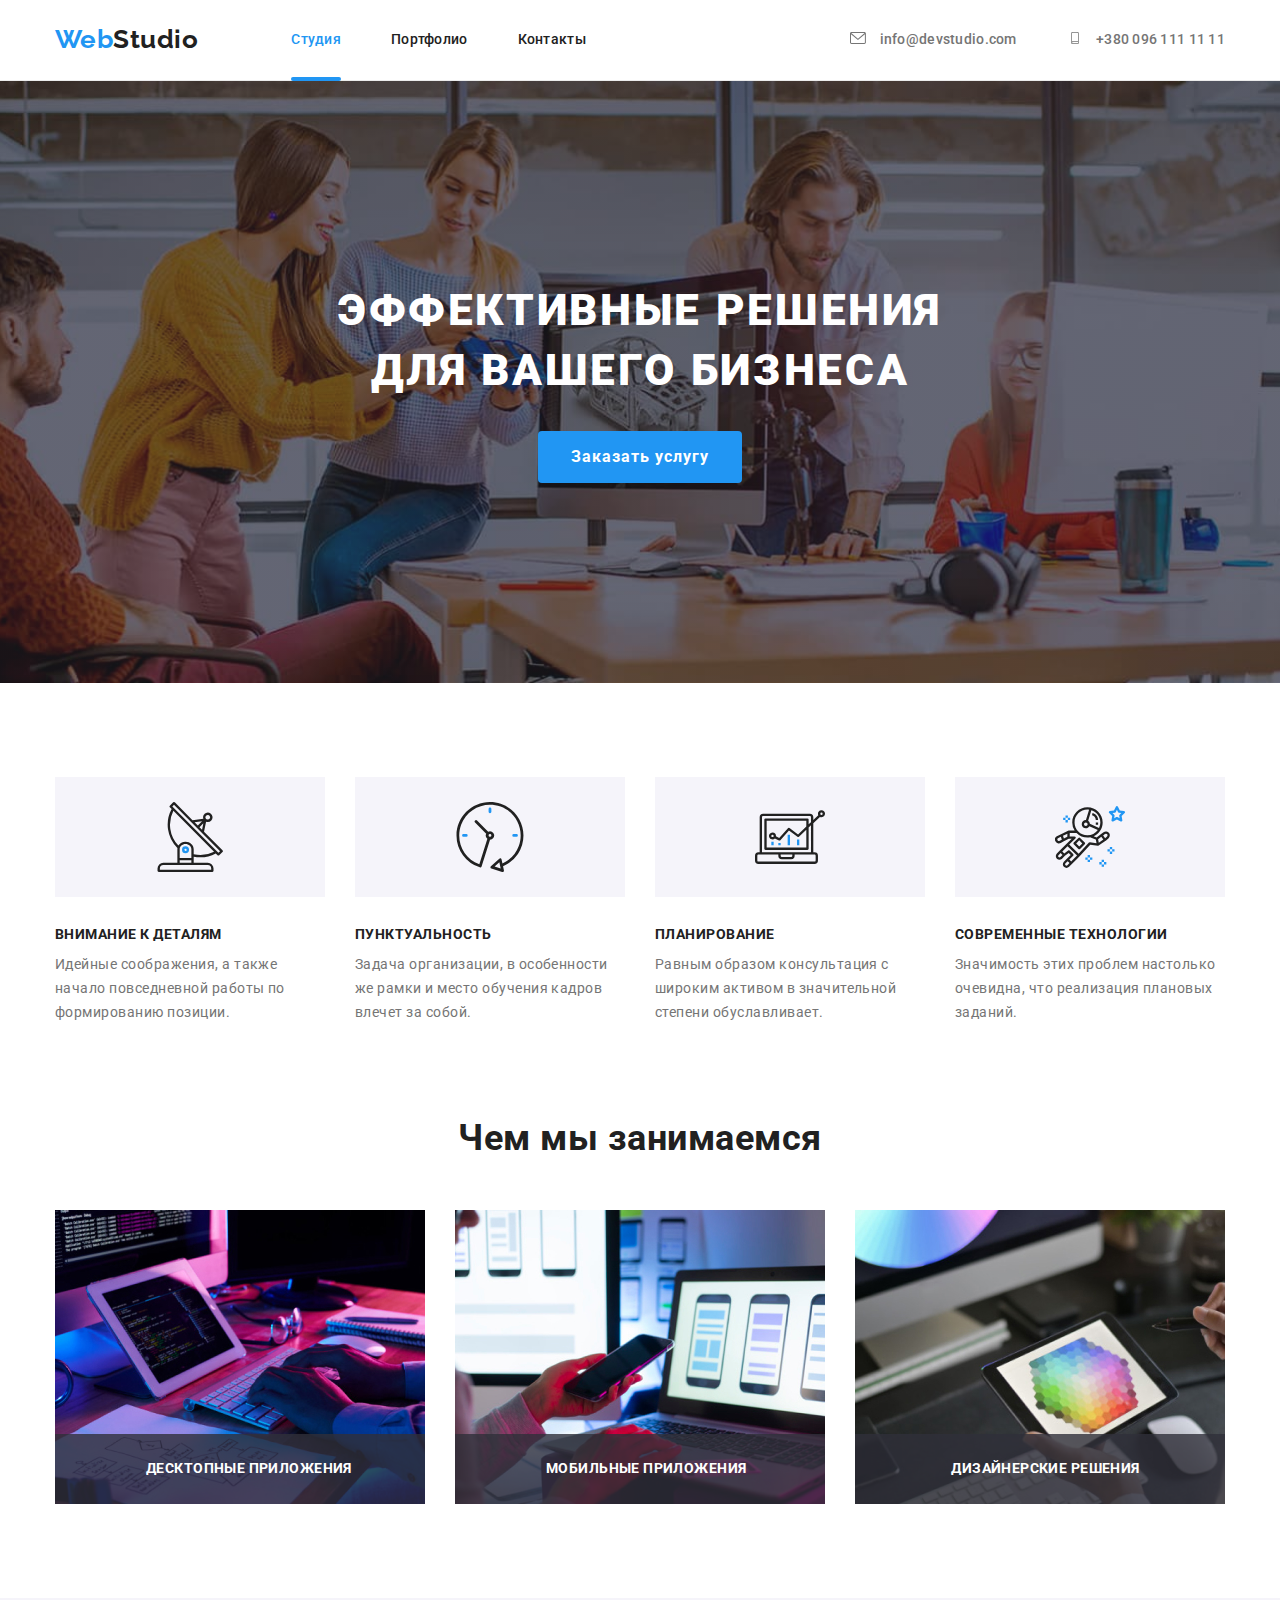
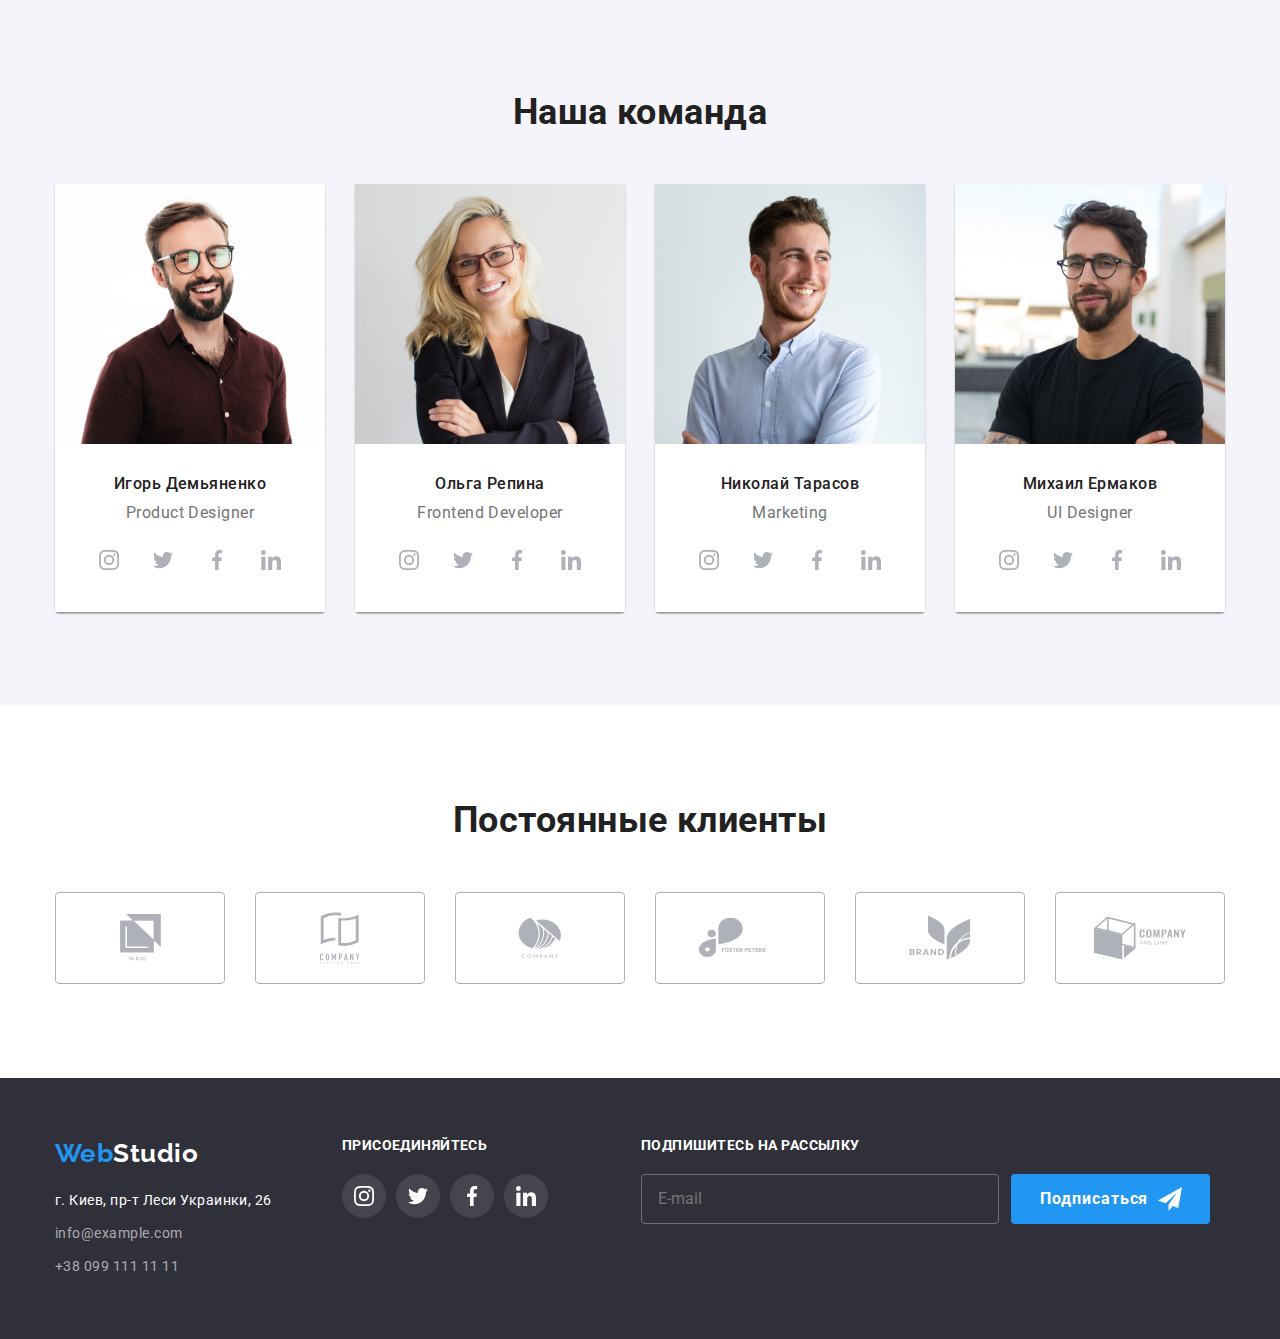
==== index.html @ 7ca1e2bc "Summary" ====
<!DOCTYPE html>
<html lang="ru">
  <head>
    <meta charset="UTF-8" />
    <meta http-equiv="X-UA-Compatible" content="IE=edge" />
    <meta name="viewport" content="width=device-width, initial-scale=1.0" />
    <link rel="preconnect" href="https://fonts.googleapis.com" />
    <link rel="preconnect" href="https://fonts.gstatic.com" crossorigin />
    <link
      href="https://fonts.googleapis.com/css2?family=Raleway:wght@700&family=Roboto:wght@400;500;700;900&display=swap"
      rel="stylesheet"
    />
    <link
      rel="stylesheet"
      href="https://cdnjs.cloudflare.com/ajax/libs/modern-normalize/1.1.0/modern-normalize.css"
      integrity="sha512-Y0MM+V6ymRKN2zStTqzQ227DWhhp4Mzdo6gnlRnuaNCbc+YN/ZH0sBCLTM4M0oSy9c9VKiCvd4Jk44aCLrNS5Q=="
      crossorigin="anonymous"
      referrerpolicy="no-referrer"
    />
    <title>Web Studio (Version 2.1)</title>
    <link rel="stylesheet" href="./css/styles.css" />
  </head>
  <body>
    <header class="header">
      <div class="container">
        <nav header-nav>
          <a href="./index.html" class="header-logo"
            >Web<span class="dark-logo">Studio</span></a
          >
          <ul class="header-list list">
            <li class="header-item">
              <a href="./index.html" class="link current">Студия</a>
            </li>
            <li class="header-item">
              <a href="./portfolio.html" class="link">Портфолио</a>
            </li>
            <li class="header-item"><a href="" class="link">Контакты</a></li>
          </ul>
        </nav>
        <ul class="header-contact list">
          <li class="contact-item">
            <a href="mailto:info@devstudio.com" class="contact-link link"
              ><svg class="contact-icon" width="16" height="12">
                <use href="./images/icons.svg#icon-envelope"></use>
              </svg>
              info@devstudio.com</a
            >
          </li>
          <li class="contact-item">
            <a href="tel:+380961111111" class="contact-link link"
              ><svg class="contact-icon" width="16" height="12">
                <use href="./images/icons.svg#icon-smartphone"></use>
              </svg>
              +380 096 111 11 11</a
            >
          </li>
        </ul>
      </div>
    </header>
    <main>
      <section class="hero">
        <div class="container">
          <h1 class="hero-title">Эффективные решения для вашего бизнеса</h1>
          <button type="button" class="hero-button button" data-modal-open>
            Заказать услугу
          </button>
        </div>
      </section>
      <section class="feature">
        <div class="container">
          <h2 class="feature-title visually-hidden">Особенности</h2>
          <ul class="feature-list list">
            <li class="feature-item">
              <div class="feature-container">
                <svg class="feature-icon" width="65.32" height="70">
                  <use href="./images/icons.svg#icon-Group"></use>
                </svg>
              </div>
              <h3 class="feature-name">Внимание к деталям</h3>
              <p class="feature-text">
                Идейные соображения, а также начало повседневной работы по
                формированию позиции.
              </p>
            </li>
            <li class="feature-item">
              <div class="feature-container">
                <svg class="feature-icon" width="66.96" height="70">
                  <use href="./images/icons.svg#icon-clock"></use>
                </svg>
              </div>
              <h3 class="feature-name">Пунктуальность</h3>
              <p class="feature-text">
                Задача организации, в особенности же рамки и место обучения
                кадров влечет за собой.
              </p>
            </li>
            <li class="feature-item">
              <div class="feature-container">
                <svg class="feature-icon" width="70" height="53.69">
                  <use href="./images/icons.svg#icon-diagram"></use>
                </svg>
              </div>
              <h3 class="feature-name">Планирование</h3>
              <p class="feature-text">
                Равным образом консультация с широким активом в значительной
                степени обуславливает.
              </p>
            </li>
            <li class="feature-item">
              <div class="feature-container">
                <svg class="feature-icon" width="70" height="70">
                  <use href="./images/icons.svg#icon-astronaut"></use>
                </svg>
              </div>
              <h3 class="feature-name">Современные технологии</h3>
              <p class="feature-text">
                Значимость этих проблем настолько очевидна, что реализация
                плановых заданий.
              </p>
            </li>
          </ul>
        </div>
      </section>
      <section class="section">
        <div class="container">
          <h2 class="section-title">Чем мы занимаемся</h2>
          <ul class="section-list list">
            <li class="section-item">
              <img
                src="./images/technology1.jpg"
                alt="мужчина печатает на клавиатуре"
                width="370"
                height="294"
              />
              <div class="section-container">
                <h3 class="section-name">Десктопные приложения</h3>
              </div>
            </li>
            <li class="section-item">
              <img
                src="./images/technology2.jpg"
                alt="соединение телефона с ноутбуком"
                width="370"
                height="294"
              />
              <div class="section-container">
                <h3 class="section-name">Мобильные приложения</h3>
              </div>
            </li>
            <li class="section-item">
              <img
                src="./images/technology3.jpg"
                alt="палитра цветов на планшете"
                width="370"
                height="294"
              />
              <div class="section-container">
                <h3 class="section-name">Дизайнерские решения</h3>
              </div>
            </li>
          </ul>
        </div>
      </section>
      <section class="team">
        <div class="container">
          <h2 class="team-title">Наша команда</h2>
          <ul class="team-list list">
            <li class="team-item">
              <img
                class="team-img"
                src="./images/ourteam1.jpg"
                alt="Игорь Демьяненко"
                width="270"
                height="260"
              />
              <div class="team-captain">
                <h3 class="team-name">Игорь Демьяненко</h3>
                <p class="team-text">Product Designer</p>
                <ul class="team-captain-list">
                  <li class="team-captain-item">
                    <a href="" class="team-captain-link"
                      ><svg class="team-soc-icon" width="20" height="20">
                        <use href="./images/icons.svg#icon-instagram"></use>
                      </svg>
                    </a>
                  </li>
                  <li class="team-captain-item">
                    <a href="" class="team-captain-link"
                      ><svg class="team-soc-icon" width="20" height="20">
                        <use href="./images/icons.svg#icon-twitter"></use>
                      </svg>
                    </a>
                  </li>
                  <li class="team-captain-item">
                    <a href="" class="team-captain-link"
                      ><svg class="team-soc-icon" width="20" height="20">
                        <use href="./images/icons.svg#icon-facebook"></use>
                      </svg>
                    </a>
                  </li>
                  <li class="team-captain-item">
                    <a href="" class="team-captain-link"
                      ><svg class="team-soc-icon" width="20" height="20">
                        <use href="./images/icons.svg#icon-linkedin"></use>
                      </svg>
                    </a>
                  </li>
                </ul>
              </div>
            </li>
            <li class="team-item">
              <img
                class="team-img"
                src="./images/ourteam2.jpg"
                alt="Ольга Репина"
                width="270"
                height="260"
              />
              <div class="team-captain">
                <h3 class="team-name">Ольга Репина</h3>
                <p class="team-text">Frontend Developer</p>
                <ul class="team-captain-list">
                  <li class="team-captain-item">
                    <a href="" class="team-captain-link"
                      ><svg class="team-soc-icon" width="20" height="20">
                        <use href="./images/icons.svg#icon-instagram"></use>
                      </svg>
                    </a>
                  </li>
                  <li class="team-captain-item">
                    <a href="" class="team-captain-link"
                      ><svg class="team-soc-icon" width="20" height="20">
                        <use href="./images/icons.svg#icon-twitter"></use>
                      </svg>
                    </a>
                  </li>
                  <li class="team-captain-item">
                    <a href="" class="team-captain-link"
                      ><svg class="team-soc-icon" width="20" height="20">
                        <use href="./images/icons.svg#icon-facebook"></use>
                      </svg>
                    </a>
                  </li>
                  <li class="team-captain-item">
                    <a href="" class="team-captain-link"
                      ><svg class="team-soc-icon" width="20" height="20">
                        <use href="./images/icons.svg#icon-linkedin"></use>
                      </svg>
                    </a>
                  </li>
                </ul>
              </div>
            </li>
            <li class="team-item">
              <img
                class="team-img"
                src="./images/ourteam3.jpg"
                alt="Николай Тарасов"
                width="270"
                height="260"
              />
              <div class="team-captain">
                <h3 class="team-name">Николай Тарасов</h3>
                <p class="team-text">Marketing</p>
                <ul class="team-captain-list">
                  <li class="team-captain-item">
                    <a href="" class="team-captain-link"
                      ><svg class="team-soc-icon" width="20" height="20">
                        <use href="./images/icons.svg#icon-instagram"></use>
                      </svg>
                    </a>
                  </li>
                  <li class="team-captain-item">
                    <a href="" class="team-captain-link"
                      ><svg class="team-soc-icon" width="20" height="20">
                        <use href="./images/icons.svg#icon-twitter"></use>
                      </svg>
                    </a>
                  </li>
                  <li class="team-captain-item">
                    <a href="" class="team-captain-link"
                      ><svg class="team-soc-icon" width="20" height="20">
                        <use href="./images/icons.svg#icon-facebook"></use>
                      </svg>
                    </a>
                  </li>
                  <li class="team-captain-item">
                    <a href="" class="team-captain-link"
                      ><svg class="team-soc-icon" width="20" height="20">
                        <use href="./images/icons.svg#icon-linkedin"></use>
                      </svg>
                    </a>
                  </li>
                </ul>
              </div>
            </li>
            <li class="team-item">
              <img
                class="team-img"
                src="./images/ourteam4.jpg"
                alt="Михаил Ермаков"
                width="270"
                height="260"
              />
              <div class="team-captain">
                <h3 class="team-name">Михаил Ермаков</h3>
                <p class="team-text">UI Designer</p>
                <ul class="team-captain-list">
                  <li class="team-captain-item">
                    <a href="" class="team-captain-link"
                      ><svg class="team-soc-icon" width="20" height="20">
                        <use href="./images/icons.svg#icon-instagram"></use>
                      </svg>
                    </a>
                  </li>
                  <li class="team-captain-item">
                    <a href="" class="team-captain-link"
                      ><svg class="team-soc-icon" width="20" height="20">
                        <use href="./images/icons.svg#icon-twitter"></use>
                      </svg>
                    </a>
                  </li>
                  <li class="team-captain-item">
                    <a href="" class="team-captain-link"
                      ><svg class="team-soc-icon" width="20" height="20">
                        <use href="./images/icons.svg#icon-facebook"></use>
                      </svg>
                    </a>
                  </li>
                  <li class="team-captain-item">
                    <a href="" class="team-captain-link"
                      ><svg class="team-soc-icon" width="20" height="20">
                        <use href="./images/icons.svg#icon-linkedin"></use>
                      </svg>
                    </a>
                  </li>
                </ul>
              </div>
            </li>
          </ul>
        </div>
      </section>
      <section class="client">
        <div class="container">
          <h2 class="client-title">Постоянные клиенты</h2>
          <ul class="client-list list">
            <li class="client-item">
              <a href="" class="client-link">
                <svg class="client-icon" width="41" height="46.7">
                  <use href="./images/icons.svg#icon-union"></use>
                </svg>
              </a>
            </li>
            <li class="client-item">
              <a href="" class="client-link">
                <svg class="client-icon" width="40" height="52">
                  <use href="./images/icons.svg#icon-tagline"></use>
                </svg>
              </a>
            </li>
            <li class="client-item">
              <a href="" class="client-link">
                <svg class="client-icon" width="43.46" height="41.18">
                  <use href="./images/icons.svg#icon-company"></use>
                </svg>
              </a>
            </li>
            <li class="client-item">
              <a href="" class="client-link">
                <svg class="client-icon" width="84.44" height="40.62">
                  <use href="./images/icons.svg#icon-foster"></use>
                </svg>
              </a>
            </li>
            <li class="client-item">
              <a href="" class="client-link">
                <svg class="client-icon" width="62.54" height="45.43">
                  <use href="./images/icons.svg#icon-brand"></use>
                </svg>
              </a>
            </li>
            <li class="client-item">
              <a href="" class="client-link">
                <svg class="client-icon" width="93.79" height="43.93">
                  <use href="./images/icons.svg#icon-tag"></use>
                </svg>
              </a>
            </li>
          </ul>
        </div>
      </section>
    </main>
    <footer class="footer">
      <div class="container ft">
        <div class="footer-container">
          <a href="./index.html" class="footer-logo"
            >Web<span class="light-logo">Studio</span>
          </a>
          <address class="footer-address">
            <ul class="footer-list list">
              <li class="footer-item">
                <a
                  href="https://bit.ly/3pXMvUd"
                  target="_blank"
                  rel="noreferrer noopener"
                  class="link address"
                  >г. Киев, пр-т Леси Украинки, 26</a
                >
              </li>
              <li class="footer-item">
                <a href="mailto:info@example.com" class="link contact">
                  info@example.com</a
                >
              </li>
              <li class="footer-item">
                <a href="tel:+380991111111" class="link contact"
                  >+38 099 111 11 11
                </a>
              </li>
            </ul>
          </address>
        </div>
        <div class="form">
          <p class="form-title">Присоединяйтесь</p>
          <ul class="form-list list">
            <li class="form-item">
              <a href="" class="form-link"
                ><svg class="form-icon" width="20" height="20">
                  <use href="./images/icons.svg#icon-instagram"></use>
                </svg>
              </a>
            </li>
            <li class="form-item">
              <a href="" class="form-link"
                ><svg class="form-icon" width="20" height="20">
                  <use href="./images/icons.svg#icon-twitter"></use>
                </svg>
              </a>
            </li>
            <li class="form-item">
              <a href="" class="form-link"
                ><svg class="form-icon" width="20" height="20">
                  <use href="./images/icons.svg#icon-facebook"></use>
                </svg>
              </a>
            </li>
            <li class="form-item">
              <a href="" class="form-link"
                ><svg class="form-icon" width="20" height="20">
                  <use href="./images/icons.svg#icon-linkedin"></use>
                </svg>
              </a>
            </li>
          </ul>
        </div>
        <div class="subscribe">
          <p class="subscribe-title">Подпишитесь на рассылку</p>
          <div class="subscribe-container">
            <input
              class="subscribe-input"
              type="email"
              name="user-email"
              placeholder="E-mail"
            />
            <button class="subscribe-button" type="button">
              Подписаться
              <svg class="subscribe-icon" width="24" height="24">
                <use href="./images/icons.svg#icon-send"></use>
              </svg>
            </button>
          </div>
        </div>
      </div>
    </footer>
    <div class="backdrop is-hidden" data-modal>
      <div class="modal">
        <button class="modal-button" data-modal-close>
          <svg class="modal-icon" width="11" height="11">
            <use href="./images/icon.svg#icon-close"></use>
          </svg>
        </button>
        <p class="modal-title">Оставьте свои данные, мы вам перезвоним</p>
        <form>
          <label for="user-name" class="modal-label">Имя</label>
          <div class="input-container">
            <input
              type="text"
              id="user-name"
              name="user-name"
              class="modal-input"
            />
            <svg class="icon" width="18" height="18">
              <use href="./images/icons.svg#icon-person"></use>
            </svg>
          </div>
          <label for="user-tel" class="modal-label">Телефон</label>
          <div class="input-container">
            <input
              type="tel"
              id="user-tel"
              name="user-tel"
              class="modal-input"
            />
            <svg class="icon" width="18" height="18">
              <use href="./images/icons.svg#icon-phone"></use>
            </svg>
          </div>
          <label for="user-email" class="modal-label">Почта</label>
          <div class="input-container">
            <input
              type="email"
              id="user-email"
              name="user-email"
              class="modal-input"
            />
            <svg class="icon" width="18" height="18">
              <use href="./images/icons.svg#icon-email"></use>
            </svg>
          </div>
          <label for="user-text" class="modal-label">Комментарий</label>
          <textarea
            name="user-text"
            id="user-text"
            class="modal-text"
            placeholder="Введите текст"
          ></textarea>
          <label class="checkbox-label">
            <input
              type="checkbox"
              class="checkbox visually-hidden"
              name="checkbox"
            />Соглашаюсь с рассылкой и принимаю
            <span class="checkbox-icon"></span>
            <a href="" class="checkbox-link"> Условия договора</a>
          </label>
          <button class="form-button" type="submit">Отправить</button>
        </form>
      </div>
    </div>
    <script src="./js/modal.js"></script>
  </body>
</html>
---- css/styles.css ----
:root {
  --primary-text-color: #757575;
  --title-text-color: #212121;
  --accent-color: #2196f3;
  --primary-bg-color: #ffffff;
}
p,
h1,
h2,
h3,
h4,
h5,
h6 {
  margin: 0;
}
ul,
ol {
  margin: 0;
  padding-left: 0;
}
.container {
  width: 1200px;
  margin: 0 auto;
  padding-left: 15px;
  padding-right: 15px;
  /* outline: 1px solid green; */
}
body {
  background-color: var(--primary-bg-color);
  color: var(--primary-text-color);
  font-family: 'Roboto', sans-serif;
  font-weight: 400;
  font-style: normal;
  letter-spacing: 0.03em;
}
.visually-hidden {
  position: absolute;
  width: 1px;
  height: 1px;
  margin: -1px;
  border: 0;
  padding: 0;
  clip: rect(0 0 0 0);
  overflow: hidden;
}
.button {
  display: flex;
  background-color: #f5f4fa;
  color: var(--title-text-color);
  font-family: inherit;
  font-style: normal;
  font-weight: 500;
  font-size: 16px;
  line-height: 1.62;
  align-items: center;
  text-align: center;
  letter-spacing: 0.03em;
  cursor: pointer;
  padding: 6px 22px;
  border-radius: 4px;
  border: 1px solid transparent;
  transition-property: background-color, color, box-shadow;
  transition-duration: 250ms;
  transition-timing-function: cubic-bezier(0.4, 0, 0.2, 1);
}

.button:hover,
.button:focus {
  background-color: #2196f3;
  color: #ffffff;
  box-shadow: 0px 3px 1px rgba(0, 0, 0, 0.1), 0px 1px 2px rgba(0, 0, 0, 0.08),
    0px 2px 2px rgba(0, 0, 0, 0.12);
}

/* ---------------Header--------------- */
.header {
  background-color: #ffffff;
  padding-top: 24px;
  padding-bottom: 25px;
  border-bottom: 1px solid #ececec;
}
.header .container {
  display: flex;
  align-items: center;
}
.header-logo {
  color: var(--accent-color);
  font-family: 'Raleway', sans-serif;
  font-weight: 700;
  font-size: 26px;
  line-height: 1.19;
  text-decoration: none;
  display: flex;
  margin-right: 93px;
}
.dark-logo {
  color: var(--title-text-color);
}
nav {
  display: flex;
  align-items: center;
}
.header-list {
  display: flex;
}
.header-contact {
  display: flex;
  margin-left: auto;
}
.list {
  list-style: none;
}
.header-list .link {
  color: var(--title-text-color);
  font-weight: 500;
  font-size: 14px;
  line-height: 1.14;
  letter-spacing: 0.02em;
}

.header-item:not(:last-child) {
  margin-right: 50px;
}

.header-contact .link {
  font-weight: 500;
  font-size: 14px;
  line-height: 1.14;
  letter-spacing: 0.02em;
  width: 100%;
  height: 100%;
  color: #757575;
}
.contact-icon {
  fill: currentColor;
  width: 16px;
  margin-right: 10px;
}
.contact-icon:hover,
.contact-icon:focus {
  fill: var(--accent-color);
}

.contact-item:not(:last-child) {
  margin-right: 50px;
}
.header-list .link:hover,
.header-list .link:focus {
  color: var(--accent-color);
}
.header-list .link.current {
  color: var(--accent-color);
  position: relative;
}
.link {
  color: var(--primary-text-color);
  text-decoration: none;
  transition-property: color;
  transition-duration: 250ms;
  transition-timing-function: cubic-bezier(0.4, 0, 0.2, 1);
}
.link:hover,
.link:focus {
  color: var(--accent-color);
}
/* .current {
  position: relative;
} */
.current::after {
  content: '';
  display: block;
  background-image: url(../images/hover.png);
  height: 4px;
  width: 100%;
  background-color: rgba(33, 150, 243, 1);
  border-radius: 2px;
  position: absolute;
  bottom: -34px;
}

/* -----------------------hero-------------------------------------- */

.hero {
  max-width: 1600px;
  background-color: #2f303a;
  background-image: linear-gradient(
      rgba(47, 48, 58, 0.4),
      rgba(47, 48, 58, 0.4)
    ),
    url(../images/hero-bgr.jpg);
  background-repeat: no-repeat;
  background-size: cover;
  background-position: center;
  padding-top: 200px;
  padding-bottom: 200px;
  display: block;
  justify-content: center;
  margin-right: auto;
  margin-left: auto;
}
.hero-title {
  color: #ffffff;
  font-weight: 900;
  font-size: 44px;
  line-height: 1.36;
  text-align: center;
  letter-spacing: 0.06em;
  text-transform: uppercase;
  max-width: 696px;
  margin-bottom: 30px;
  margin-right: auto;
  margin-left: auto;
}
.hero-button {
  font-weight: 700;
  font-size: 16px;
  line-height: 1.88;
  justify-content: center;
  letter-spacing: 0.06em;
  background-color: var(--accent-color);
  color: #ffffff;
  border-radius: 4px;
  padding: 10px 32px;
  margin-right: auto;
  margin-left: auto;
}
/* ---------------------------Feature----------------------------- */
.feature {
  background-color: var(--primary-bg-color);
  padding-top: 94px;
  padding-bottom: 47px;
}
/* .feature-title {
  display: none;
} */
.feature-list {
  display: flex;
}
.feature-item {
  max-width: 270px;
}

.feature-item:not(:last-child) {
  margin-right: 30px;
}
.feature-container {
  width: 270px;
  height: 120px;
  background-color: #f5f4fa;
  margin-bottom: 30px;
  display: flex;
  justify-content: center;
  align-items: center;
}
.feature-icon {
  border-radius: 4px;
  background-color: #f5f4fa;
  width: 70px;
  height: 70px;
}

.feature-name {
  color: var(--title-text-color);
  font-weight: 700;
  font-size: 14px;
  line-height: 1.14;
  text-transform: uppercase;
  margin-bottom: 10px;
}
.feature-text {
  color: var(--primary-text-color);
  font-size: 14px;
  line-height: 1.71;
}

/* --------------------section-------------------------------- */

.section {
  background-color: var(--primary-bg-color);
  padding-top: 47px;
  padding-bottom: 94px;
}
.section-title {
  color: var(--title-text-color);
  font-weight: 700;
  font-size: 36px;
  line-height: 1.16;
  text-align: center;
  margin-bottom: 50px;
}
.section-list {
  display: flex;
}
.section-item {
  position: relative;
  height: 294px;
}
.section-item:not(:last-child) {
  margin-right: 30px;
}
.section-container {
  position: absolute;
  height: 70px;
  width: 100%;
  bottom: 0;
  background-color: rgba(47, 48, 58, 0.8);
  padding: 27px 90px 27px 91px;
}
.section-name {
  position: absolute;
  font-weight: 700;
  font-size: 14px;
  line-height: 1.14;
  text-align: center;
  letter-spacing: 0.03em;
  text-transform: uppercase;
  color: var(--primary-bg-color);
  min-width: 199px;
}

/* --------------------------Team----------------------------------------- */

.team {
  background-color: #f5f4fa;
  padding-top: 94px;
  padding-bottom: 94px;
}
.team-title {
  color: var(--title-text-color);
  font-weight: 700;
  font-size: 36px;
  line-height: 1.16;
  text-align: center;
  margin-bottom: 50px;
}
.team-list {
  display: flex;
}
.team-item {
  flex-basis: calc(100 % / 4 - 30);
  box-shadow: 0px 2px 1px 0px rgba(0, 0, 0, 0.2),
    0px 1px 1px 0px rgba(0, 0, 0, 0.14), 0px 1px 3px 0px rgba(0, 0, 0, 0.12);
  border-radius: 0px 0px 4px 4px;
}
.team-item:not(:last-child) {
  margin-right: 30px;
}
.team-captain {
  background-color: var(--primary-bg-color);
  padding-top: 30px;
  padding-bottom: 30px;
}
.team-name {
  color: var(--title-text-color);
  font-weight: 500;
  font-size: 16px;
  line-height: 1.19;
  text-align: center;
  margin-bottom: 10px;
}
.team-img {
  display: block;
}
.team-text {
  font-size: 16px;
  line-height: 1.19;
  text-align: center;
  margin-bottom: 16px;
}
.team-captain-list {
  display: flex;
  list-style: none;
  justify-content: center;
}
.team-captain-item {
  width: 44px;
  height: 44px;
  margin-right: 10px;
}
.team-captain-item:last-child {
  margin-right: 0;
}

.team-captain-link {
  width: 100%;
  height: 100%;
  background-color: var(--primary-bg-color);
  border-radius: 50%;
  display: flex;
  align-items: center;
  justify-content: center;
  fill: #afb1b8;
  transition-property: background-color, fill;
  transition-duration: 250ms;
  transition-timing-function: cubic-bezier(0.4, 0, 0.2, 1);
}
.team-captain-link:hover,
.team-captain-link:focus {
  background-color: var(--accent-color);
  fill: rgba(255, 255, 255, 1);
}
.team-soc-icon:hover,
.team-soc-icon:focus {
  fill: rgba(255, 255, 255, 1);
}
/* ------------------Client--------------------------------- */

.client {
  padding-top: 94px;
  padding-bottom: 94px;
}
.client-title {
  color: var(--title-text-color);
  font-weight: 700;
  font-size: 36px;
  line-height: 1.16;
  text-align: center;
  margin-bottom: 50px;
}
.client-list {
  display: flex;
  justify-content: center;
}
.client-item {
  width: 170px;
  height: 92px;
}
.client-item:not(:last-child) {
  margin-right: 30px;
}
.client-link {
  width: 100%;
  height: 100%;
  justify-content: center;
  display: flex;
  color: #afb1b8;
  border: 1px solid #afb1b8;
  align-items: center;
  border-radius: 4px;
  transition-property: border, color;
  transition-duration: 250ms;
  transition-timing-function: cubic-bezier(0.4, 0, 0.2, 1);
}
.client-link:hover,
.client-link:focus {
  color: var(--accent-color);
  border: 1px solid rgba(33, 150, 243, 1);
  outline: transparent;
}
.client-icon {
  fill: currentColor;
}
.client-icon:hover,
.client-icon:focus {
  fill: #2196f3;
}
/* ----------------------------Work--------------------------------------- */

.main {
  padding-top: 94px;
  padding-bottom: 94px;
}
/* .work-title {
  display: none;
} */
.list-button {
  display: flex;
  flex-direction: row;
  margin-bottom: 50px;
  justify-content: center;
}
.item-button {
  margin-right: 8px;
}
.item-button:last-child {
  margin-right: 0;
}

.work-list {
  display: flex;
  flex-wrap: wrap;
}
.work-item {
  flex-basis: calc(100% / 3 - 30px);
  margin-right: 30px;
  margin-bottom: 30px;
  transition-property: box-shadow;
  transition-duration: 250ms;
  transition-timing-function: cubic-bezier(0.4, 0, 0.2, 1);
}
.work-item:hover {
  box-shadow: 0px 1px 1px rgba(0, 0, 0, 0.12), 0px 4px 4px rgba(0, 0, 0, 0.06),
    1px 4px 6px rgba(0, 0, 0, 0.16);
}

.work-item:nth-child(3n) {
  margin-right: 0;
}
.work-item:nth-last-child(-n + 3) {
  margin-bottom: 0;
}

.work-img {
  display: block;
}
.work-captain {
  padding-top: 20px;
  padding-bottom: 20px;
  padding-left: 24px;
  padding-right: 24px;
  border: 1px solid #eeeeee;
}

.work-name {
  color: var(--title-text-color);
  font-weight: 700;
  font-size: 18px;
  line-height: 2;
  letter-spacing: 0.06em;
  margin-bottom: 4px;
}

.work-text {
  font-size: 16px;
  line-height: 1.9;
}
.work-container {
  position: relative;
  overflow: hidden;
}
.work-container-text {
  background-color: rgba(33, 150, 243, 0.9);
  font-size: 18px;
  line-height: 1.56;
  letter-spacing: 0.03em;
  color: var(--primary-bg-color);
  padding: 63px 24px;
  position: absolute;
  top: 0;
  height: 100%;
  transform: translateY(100%);
  transition: transform 300ms linear;
  transition-property: transform;
  transition-duration: 250ms;
  transition-timing-function: cubic-bezier(0.4, 0, 0.2, 1);
}
.work-item:hover .work-container-text {
  transform: translateY(0);
}
/* ----------------------Footer------------------------------------ */

.footer {
  background-color: #2f303a;
  padding-top: 60px;
  padding-bottom: 60px;
  display: flex;
}
.footer-logo {
  display: block;
  color: var(--accent-color);
  font-family: 'Raleway';
  font-weight: 700;
  font-size: 26px;
  line-height: 1.19;
  text-decoration: none;
  margin-bottom: 20px;
}
.light-logo {
  color: #ffffff;
}
.footer-item > .link {
  font-style: normal;
  font-size: 14px;
  line-height: 1.71;
}
.contact {
  color: rgba(255, 255, 255, 0.6);
}
.address {
  display: block;
  color: #ffffff;
}
.footer-item:not(:last-child) {
  margin-bottom: 9px;
}
.form {
  outline: 1px, solid, white;
}
.form-title {
  font-family: 'Roboto';
  font-style: normal;
  font-weight: 700;
  font-size: 14px;
  line-height: 1.14;
  letter-spacing: 0.03em;
  text-transform: uppercase;
  color: var(--primary-bg-color);
  align-items: center;
  justify-content: center;
  margin-bottom: 20px;
}
.ft {
  display: flex;
}
.footer-container {
  margin-right: 70px;
}
.form-list {
  display: flex;
  justify-content: center;
}
.form-item {
  width: 44px;
  height: 44px;
  margin-right: 10px;
}
.form-item:last-child {
  margin-right: 0;
}

.form-link {
  width: 100%;
  height: 100%;
  background-color: rgba(255, 255, 255, 0.1);
  border-radius: 50%;
  display: flex;
  align-items: center;
  justify-content: center;
  fill: #ffffff;
  transition-property: background-color;
  transition-duration: 250ms;
  transition-timing-function: cubic-bezier(0.4, 0, 0.2, 1);
}
.form-link:hover,
.form-link:focus {
  background-color: #2196f3;
}
.subscribe {
  margin-left: 93px;
}
.subscribe-container {
  display: flex;
}
.subscribe-title {
  font-weight: 700;
  font-size: 14px;
  line-height: 1.14;
  text-transform: uppercase;
  color: var(--primary-bg-color);
  margin-bottom: 20px;
}
.subscribe-input {
  border: 1px solid rgba(255, 255, 255, 0.3);
  border-radius: 4px;
  background-color: transparent;
  color: rgba(255, 255, 255, 0.6);
  padding-top: 15px;
  padding-bottom: 15px;
  padding-left: 16px;
  margin-right: 12px;
  width: 358px;
}

.subscribe-button {
  background-color: rgba(33, 150, 243, 1);
  color: var(--primary-bg-color);
  padding-top: 10px;
  padding-bottom: 10px;
  padding-left: 29px;
  padding-right: 28px;
  font-weight: 700;
  font-size: 16px;
  line-height: 1.88;
  display: flex;
  align-items: center;
  text-align: center;
  letter-spacing: 0.06em;
  border-radius: 4px;
  border: transparent;
  cursor: pointer;
  margin-right: 0;
  transition-property: box-shadow;
  transition-duration: 250ms;
  transition-timing-function: cubic-bezier(0.4, 0, 0.2, 1);
}

/* .subscribe-button:focus-within {
  box-shadow: 0px 4px 4px rgba(0, 0, 0, 0.15);
  outline: transparent;
} */
.subscribe-button:hover,
.subscribe-button:focus {
  box-shadow: 0px 4px 4px rgba(0, 0, 0, 0.15);
  outline: transparent;
}

.subscribe-icon {
  margin-left: 10px;
  fill: currentColor;
}
/* --------------Modal------------------------------ */

.backdrop {
  position: fixed;
  background-color: rgba(0, 0, 0, 0.2);
  top: 0;
  left: 0;
  width: 100%;
  height: 100%;
}
.backdrop.is-hidden {
  opacity: 0;
  pointer-events: none;
  visibility: hidden;
}
.backdrop.is-hidden .modal {
  transform: translate(-50%, -50%) scale(0) rotate(0);
}
.modal {
  position: absolute;
  width: 528px;
  height: 581px;
  top: 50%;
  left: 50%;
  transform: translate(-50%, -50%);
  background-color: var(--primary-bg-color);
  border-radius: 4px;
  box-shadow: 0px 1px 3px rgba(0, 0, 0, 0.12), 0px 1px 1px rgba(0, 0, 0, 0.14),
    0px 2px 1px rgba(0, 0, 0, 0.2);
  transform: translate(-50%, -50%) scale(1) rotate(0);
  transition: transform 300ms;
  padding-top: 40px;
  padding-bottom: 40px;
  padding-left: 41px;
  padding-right: 39px;
}
.modal-button {
  position: absolute;
  width: 30px;
  height: 30px;
  border-radius: 50%;
  border: 1px solid rgba(0, 0, 0, 0.1);
  top: 8px;
  right: 8px;
  justify-content: center;
  align-items: center;
  background-color: var(--primary-bg-color);
  transition-property: border, fill;
  transition-duration: 250ms;
  transition-timing-function: cubic-bezier(0.4, 0, 0.2, 1);
}
.modal-icon {
  width: 11px;
  height: 11px;
}
.modal-button:hover {
  border: 1px solid var(--accent-color);
  fill: #2196f3;
}
.modal-title {
  font-weight: 700;
  font-size: 20px;
  line-height: 1.15;
  text-align: center;
  letter-spacing: 0.03em;
  color: var(--title-text-color);
  justify-content: center;
  margin-bottom: 12px;
}
.modal-label {
  display: block;
  font-size: 12px;
  line-height: 1.17;
  letter-spacing: 0.01em;
  color: rgba(117, 117, 117, 1);
  margin-bottom: 4px;
}
.input-container {
  position: relative;
}

.modal-input {
  width: 100%;
  height: 40px;
  border: 1px solid rgba(33, 33, 33, 0.2);
  border-radius: 4px;
  margin-bottom: 10px;
  padding-left: 42px;
}
.modal-input:focus {
  outline: none;
  border-color: rgba(33, 150, 243, 1);
}
.modal-input:focus + .icon {
  fill: rgba(33, 150, 243, 1);
}
.icon {
  position: absolute;
  left: 12px;
  top: 50%;
  transform: translateY(-75%);
}
/* .modal-icon {
  width: 18px;
  height: 18px;
} */
.modal-text {
  width: 100%;
  height: 120px;
  border: 1px solid rgba(33, 33, 33, 0.2);
  border-radius: 4px;
  margin-bottom: 20px;
  resize: none;
  padding: 12px 16px;
  outline: none;
}
.modal-text::placeholder {
  font-size: 14px;
  line-height: 1.14;
  letter-spacing: 0.01em;
  color: rgba(117, 117, 117, 0.5);
}

.modal-text:focus {
  border-color: rgba(33, 150, 243, 1);
}

.form-button {
  background-color: rgba(24, 140, 232, 1);
  font-family: 'Roboto';
  font-style: normal;
  font-weight: 700;
  font-size: 16px;
  line-height: 1.88;
  display: flex;
  align-items: center;
  text-align: center;
  letter-spacing: 0.06em;
  color: var(--primary-bg-color);
  padding-top: 10px;
  padding-bottom: 10px;
  padding-right: 55px;
  padding-left: 56px;
  border: transparent;
  justify-content: center;
  border-radius: 4px;
  margin-right: auto;
  margin-left: auto;
  cursor: pointer;
  transition-property: box-shadow;
  transition-duration: 250ms;
  transition-timing-function: cubic-bezier(0.4, 0, 0.2, 1);
}
.form-button:hover,
.form-button:focus {
  box-shadow: 0px 1px 3px rgba(0, 0, 0, 0.12), 0px 1px 1px rgba(0, 0, 0, 0.14),
    0px 2px 1px rgba(0, 0, 0, 0.2);
  outline: transparent;
}
/* .checkbox {
  -webkit-appearance: none;
  -moz-appearance: none;
  appearance: none;
} */
.checkbox-label {
  display: flex;
  position: relative;
  font-size: 14px;
  line-height: 1.71;
  letter-spacing: 0.03em;
  padding-left: 23px;
  margin-bottom: 30px;
}
.checkbox-link {
  display: inline-block;
  color: #2196f3;
  margin-left: 5px;
}

.checkbox-icon {
  display: inline-block;
  width: 16px;
  height: 15px;
  border: 2px solid rgba(33, 33, 33, 1);
  position: absolute;
  left: 0;
  transform: translateY(25%);
  border-radius: 4px;
}
.checkbox:checked + .checkbox-icon {
  background-image: url(../images/check.svg);
  background-color: rgba(33, 150, 243, 1);
  background-size: contain;
  background-origin: border-box;
  border-color: rgba(33, 150, 243, 1);
  background-repeat: no-repeat;
}
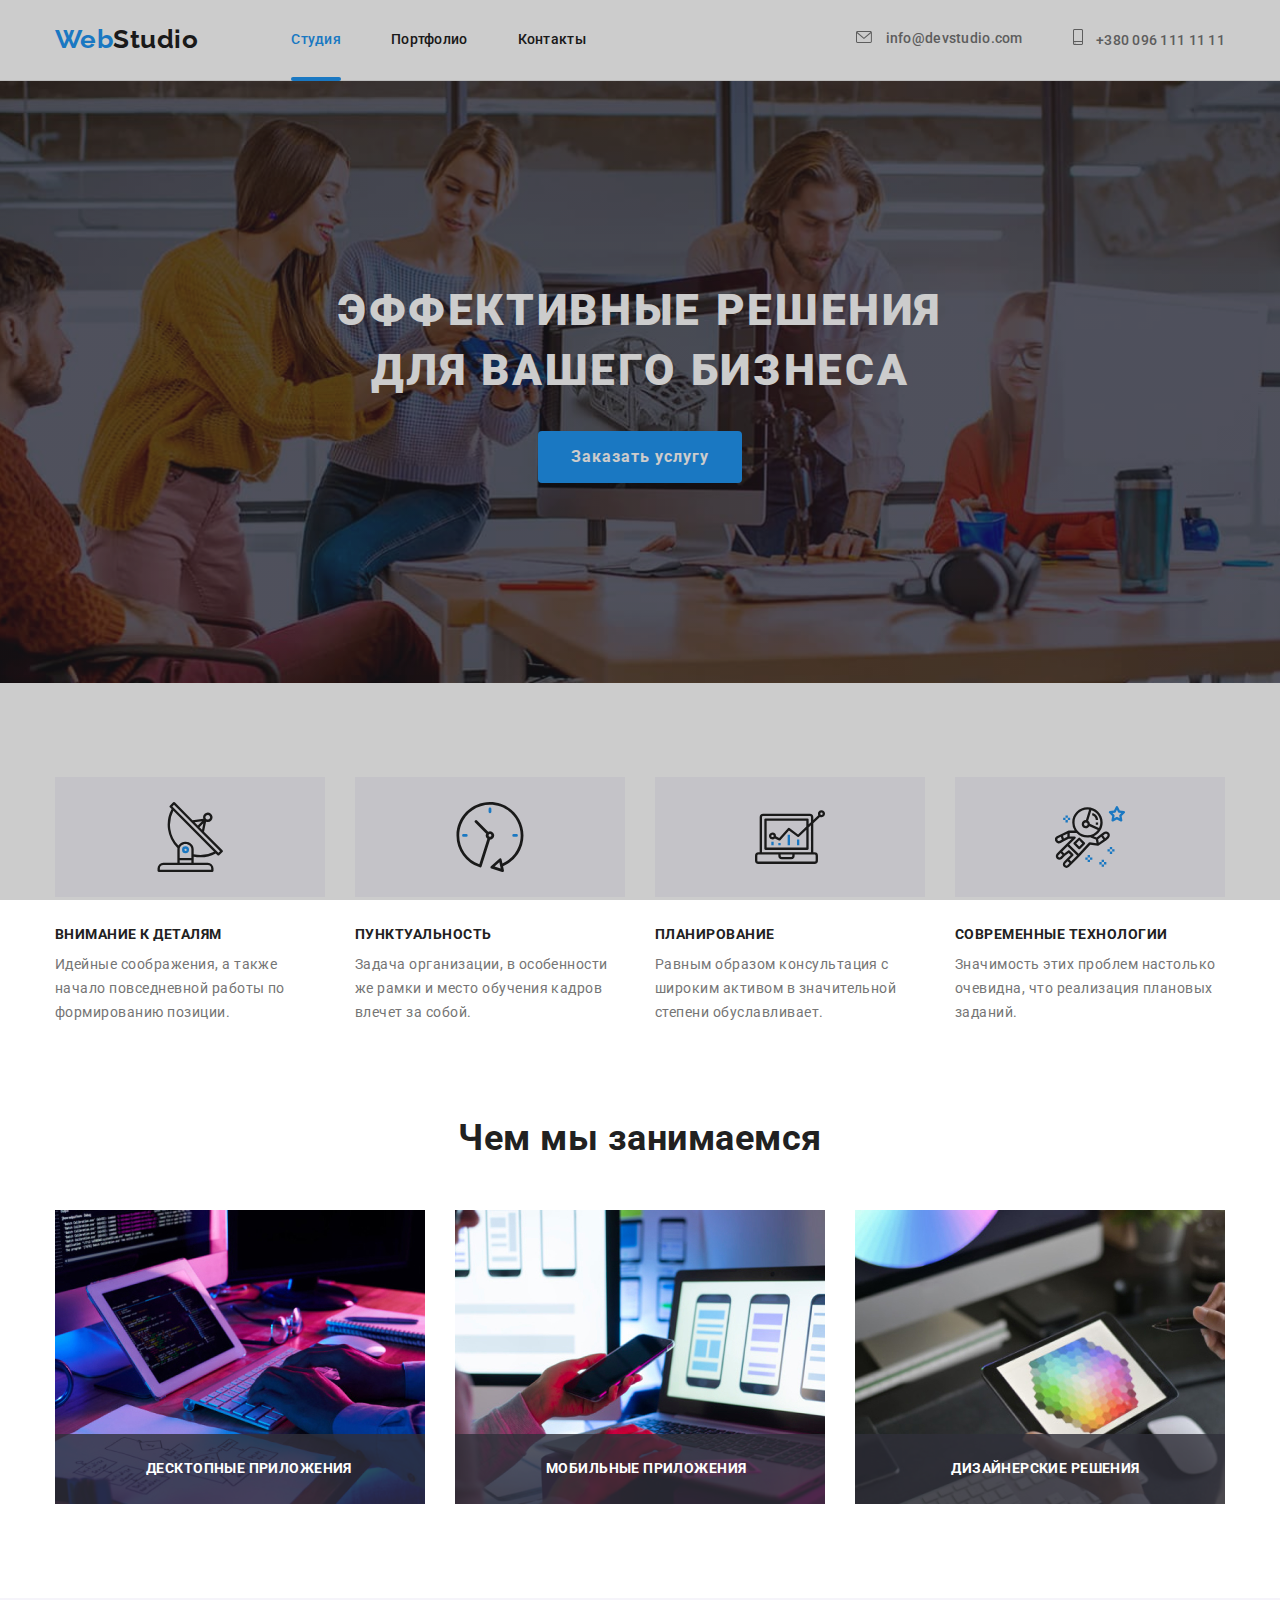
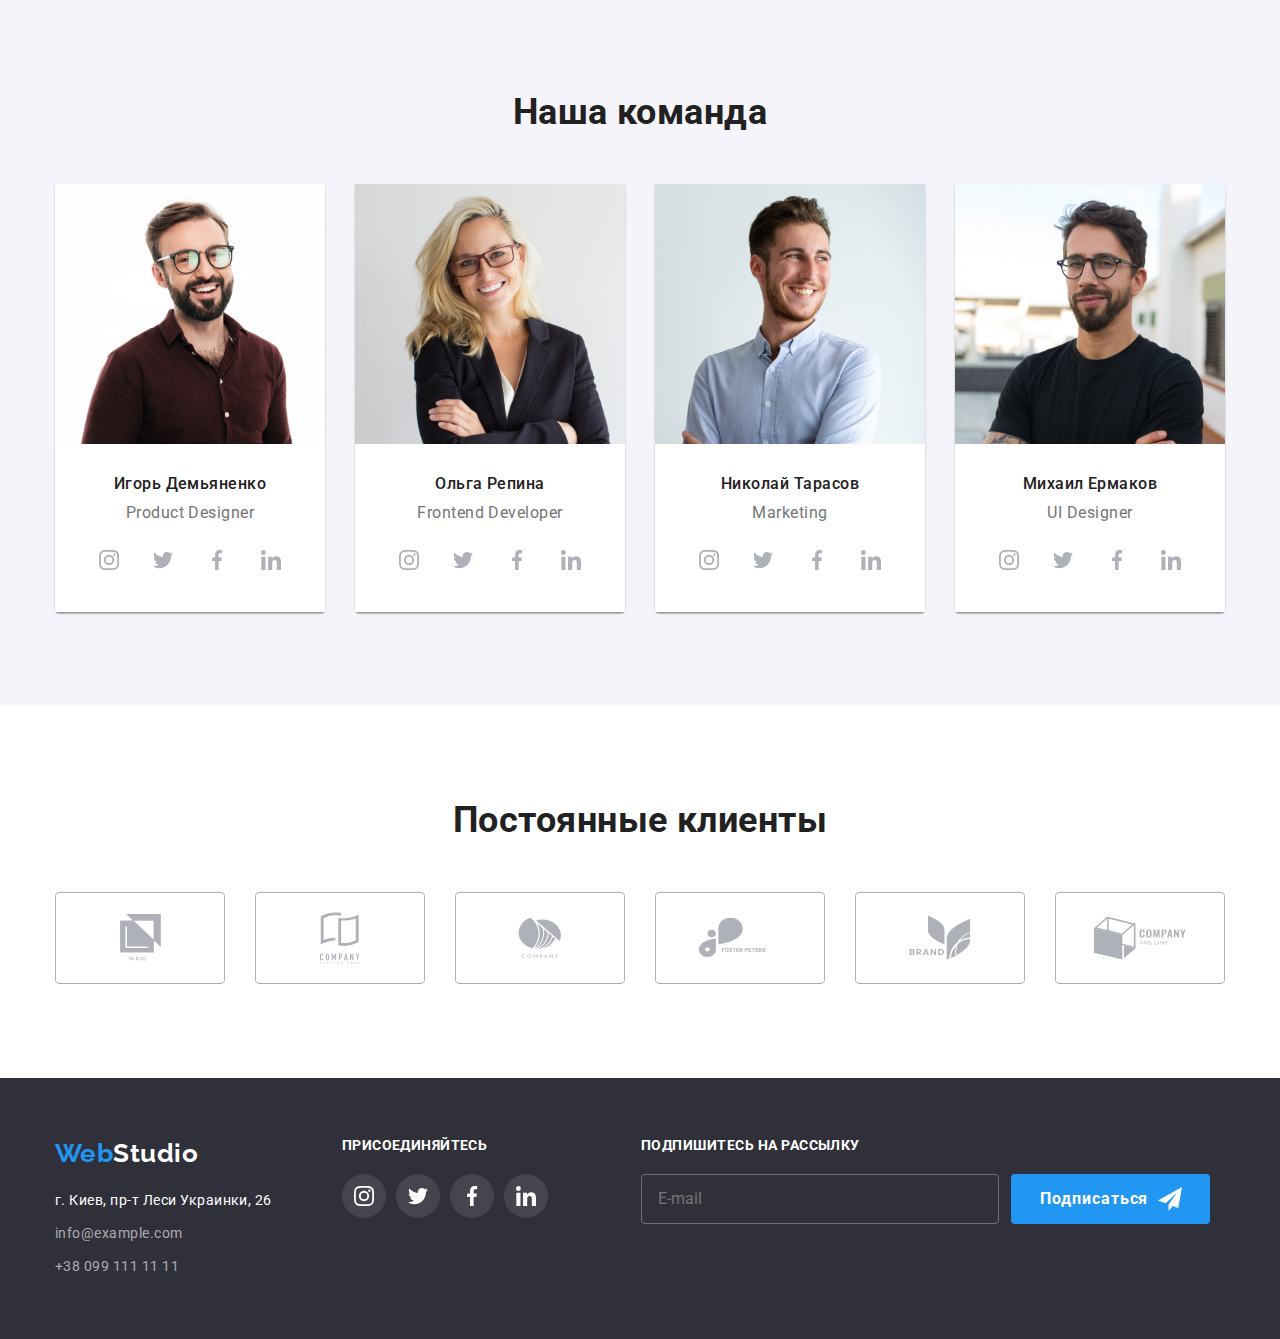
==== commit 4a26972a: "Summary" ====
--- a/index.html
+++ b/index.html
@@ -48,7 +48,7 @@
           </li>
           <li class="contact-item">
             <a href="tel:+380961111111" class="contact-link link"
-              ><svg class="contact-icon" width="16" height="12">
+              ><svg class="contact-icon" width="10" height="16">
                 <use href="./images/icons.svg#icon-smartphone"></use>
               </svg>
               +380 096 111 11 11</a
@@ -165,42 +165,58 @@
         <div class="container">
           <h2 class="team-title">Наша команда</h2>
           <ul class="team-list list">
-            <li class="team-item">
+            <li class="team-list__item">
               <img
-                class="team-img"
+                class="team-list__img"
                 src="./images/ourteam1.jpg"
                 alt="Игорь Демьяненко"
                 width="270"
                 height="260"
               />
               <div class="team-captain">
-                <h3 class="team-name">Игорь Демьяненко</h3>
-                <p class="team-text">Product Designer</p>
+                <h3 class="team-captain__name">Игорь Демьяненко</h3>
+                <p class="team-captain__text">Product Designer</p>
                 <ul class="team-captain-list">
-                  <li class="team-captain-item">
-                    <a href="" class="team-captain-link"
-                      ><svg class="team-soc-icon" width="20" height="20">
+                  <li class="team-captain-list__item">
+                    <a href="" class="team-captain-list__link"
+                      ><svg
+                        class="team-captain-list__icon"
+                        width="20"
+                        height="20"
+                      >
                         <use href="./images/icons.svg#icon-instagram"></use>
                       </svg>
                     </a>
                   </li>
-                  <li class="team-captain-item">
-                    <a href="" class="team-captain-link"
-                      ><svg class="team-soc-icon" width="20" height="20">
+                  <li class="team-captain-list__item">
+                    <a href="" class="team-captain-list__link"
+                      ><svg
+                        class="team-captain-list__icon"
+                        width="20"
+                        height="20"
+                      >
                         <use href="./images/icons.svg#icon-twitter"></use>
                       </svg>
                     </a>
                   </li>
-                  <li class="team-captain-item">
-                    <a href="" class="team-captain-link"
-                      ><svg class="team-soc-icon" width="20" height="20">
+                  <li class="team-captain-list__item">
+                    <a href="" class="team-captain-list__link"
+                      ><svg
+                        class="team-captain-list__icon"
+                        width="20"
+                        height="20"
+                      >
                         <use href="./images/icons.svg#icon-facebook"></use>
                       </svg>
                     </a>
                   </li>
-                  <li class="team-captain-item">
-                    <a href="" class="team-captain-link"
-                      ><svg class="team-soc-icon" width="20" height="20">
+                  <li class="team-captain-list__item">
+                    <a href="" class="team-captain-list__link"
+                      ><svg
+                        class="team-captain-list__icon"
+                        width="20"
+                        height="20"
+                      >
                         <use href="./images/icons.svg#icon-linkedin"></use>
                       </svg>
                     </a>
@@ -208,42 +224,58 @@
                 </ul>
               </div>
             </li>
-            <li class="team-item">
+            <li class="team-list__item">
               <img
-                class="team-img"
+                class="team-list__img"
                 src="./images/ourteam2.jpg"
                 alt="Ольга Репина"
                 width="270"
                 height="260"
               />
               <div class="team-captain">
-                <h3 class="team-name">Ольга Репина</h3>
-                <p class="team-text">Frontend Developer</p>
+                <h3 class="team-captain__name">Ольга Репина</h3>
+                <p class="team-captain__text">Frontend Developer</p>
                 <ul class="team-captain-list">
-                  <li class="team-captain-item">
-                    <a href="" class="team-captain-link"
-                      ><svg class="team-soc-icon" width="20" height="20">
+                  <li class="team-captain-list__item">
+                    <a href="" class="team-captain-list__link"
+                      ><svg
+                        class="team-captain-list__icon"
+                        width="20"
+                        height="20"
+                      >
                         <use href="./images/icons.svg#icon-instagram"></use>
                       </svg>
                     </a>
                   </li>
-                  <li class="team-captain-item">
-                    <a href="" class="team-captain-link"
-                      ><svg class="team-soc-icon" width="20" height="20">
+                  <li class="team-captain-list__item">
+                    <a href="" class="team-captain-list__link"
+                      ><svg
+                        class="team-captain-list__icon"
+                        width="20"
+                        height="20"
+                      >
                         <use href="./images/icons.svg#icon-twitter"></use>
                       </svg>
                     </a>
                   </li>
-                  <li class="team-captain-item">
-                    <a href="" class="team-captain-link"
-                      ><svg class="team-soc-icon" width="20" height="20">
+                  <li class="team-captain-list__item">
+                    <a href="" class="team-captain-list__link"
+                      ><svg
+                        class="team-captain-list__icon"
+                        width="20"
+                        height="20"
+                      >
                         <use href="./images/icons.svg#icon-facebook"></use>
                       </svg>
                     </a>
                   </li>
-                  <li class="team-captain-item">
-                    <a href="" class="team-captain-link"
-                      ><svg class="team-soc-icon" width="20" height="20">
+                  <li class="team-captain-list__item">
+                    <a href="" class="team-captain-list__link"
+                      ><svg
+                        class="team-captain-list__icon"
+                        width="20"
+                        height="20"
+                      >
                         <use href="./images/icons.svg#icon-linkedin"></use>
                       </svg>
                     </a>
@@ -251,42 +283,58 @@
                 </ul>
               </div>
             </li>
-            <li class="team-item">
+            <li class="team-list__item">
               <img
-                class="team-img"
+                class="team-list__img"
                 src="./images/ourteam3.jpg"
                 alt="Николай Тарасов"
                 width="270"
                 height="260"
               />
               <div class="team-captain">
-                <h3 class="team-name">Николай Тарасов</h3>
-                <p class="team-text">Marketing</p>
+                <h3 class="team-captain__name">Николай Тарасов</h3>
+                <p class="team-captain__text">Marketing</p>
                 <ul class="team-captain-list">
-                  <li class="team-captain-item">
-                    <a href="" class="team-captain-link"
-                      ><svg class="team-soc-icon" width="20" height="20">
+                  <li class="team-captain-list__item">
+                    <a href="" class="team-captain-list__link"
+                      ><svg
+                        class="team-captain-list__icon"
+                        width="20"
+                        height="20"
+                      >
                         <use href="./images/icons.svg#icon-instagram"></use>
                       </svg>
                     </a>
                   </li>
-                  <li class="team-captain-item">
-                    <a href="" class="team-captain-link"
-                      ><svg class="team-soc-icon" width="20" height="20">
+                  <li class="team-captain-list__item">
+                    <a href="" class="team-captain-list__link"
+                      ><svg
+                        class="team-captain-list__icon"
+                        width="20"
+                        height="20"
+                      >
                         <use href="./images/icons.svg#icon-twitter"></use>
                       </svg>
                     </a>
                   </li>
-                  <li class="team-captain-item">
-                    <a href="" class="team-captain-link"
-                      ><svg class="team-soc-icon" width="20" height="20">
+                  <li class="team-captain-list__item">
+                    <a href="" class="team-captain-list__link"
+                      ><svg
+                        class="team-captain-list__icon"
+                        width="20"
+                        height="20"
+                      >
                         <use href="./images/icons.svg#icon-facebook"></use>
                       </svg>
                     </a>
                   </li>
-                  <li class="team-captain-item">
-                    <a href="" class="team-captain-link"
-                      ><svg class="team-soc-icon" width="20" height="20">
+                  <li class="team-captain-list__item">
+                    <a href="" class="team-captain-list__link"
+                      ><svg
+                        class="team-captain-list__icon"
+                        width="20"
+                        height="20"
+                      >
                         <use href="./images/icons.svg#icon-linkedin"></use>
                       </svg>
                     </a>
@@ -294,42 +342,58 @@
                 </ul>
               </div>
             </li>
-            <li class="team-item">
+            <li class="team-list__item">
               <img
-                class="team-img"
+                class="team-list__img"
                 src="./images/ourteam4.jpg"
                 alt="Михаил Ермаков"
                 width="270"
                 height="260"
               />
               <div class="team-captain">
-                <h3 class="team-name">Михаил Ермаков</h3>
-                <p class="team-text">UI Designer</p>
+                <h3 class="team-captain__name">Михаил Ермаков</h3>
+                <p class="team-captain__text">UI Designer</p>
                 <ul class="team-captain-list">
-                  <li class="team-captain-item">
-                    <a href="" class="team-captain-link"
-                      ><svg class="team-soc-icon" width="20" height="20">
+                  <li class="team-captain-list__item">
+                    <a href="" class="team-captain-list__link"
+                      ><svg
+                        class="team-captain-list__icon"
+                        width="20"
+                        height="20"
+                      >
                         <use href="./images/icons.svg#icon-instagram"></use>
                       </svg>
                     </a>
                   </li>
-                  <li class="team-captain-item">
-                    <a href="" class="team-captain-link"
-                      ><svg class="team-soc-icon" width="20" height="20">
+                  <li class="team-captain-list__item">
+                    <a href="" class="team-captain-list__link"
+                      ><svg
+                        class="team-captain-list__icon"
+                        width="20"
+                        height="20"
+                      >
                         <use href="./images/icons.svg#icon-twitter"></use>
                       </svg>
                     </a>
                   </li>
-                  <li class="team-captain-item">
-                    <a href="" class="team-captain-link"
-                      ><svg class="team-soc-icon" width="20" height="20">
+                  <li class="team-captain-list__item">
+                    <a href="" class="team-captain-list__link"
+                      ><svg
+                        class="team-captain-list__icon"
+                        width="20"
+                        height="20"
+                      >
                         <use href="./images/icons.svg#icon-facebook"></use>
                       </svg>
                     </a>
                   </li>
-                  <li class="team-captain-item">
-                    <a href="" class="team-captain-link"
-                      ><svg class="team-soc-icon" width="20" height="20">
+                  <li class="team-captain-list__item">
+                    <a href="" class="team-captain-list__link"
+                      ><svg
+                        class="team-captain-list__icon"
+                        width="20"
+                        height="20"
+                      >
                         <use href="./images/icons.svg#icon-linkedin"></use>
                       </svg>
                     </a>
--- a/css/styles.css
+++ b/css/styles.css
@@ -133,7 +133,6 @@
 }
 .contact-icon {
   fill: currentColor;
-  width: 16px;
   margin-right: 10px;
 }
 .contact-icon:hover,
@@ -336,13 +335,13 @@
 .team-list {
   display: flex;
 }
-.team-item {
+.team-list__item {
   flex-basis: calc(100 % / 4 - 30);
   box-shadow: 0px 2px 1px 0px rgba(0, 0, 0, 0.2),
     0px 1px 1px 0px rgba(0, 0, 0, 0.14), 0px 1px 3px 0px rgba(0, 0, 0, 0.12);
   border-radius: 0px 0px 4px 4px;
 }
-.team-item:not(:last-child) {
+.team-list__item:not(:last-child) {
   margin-right: 30px;
 }
 .team-captain {
@@ -350,7 +349,7 @@
   padding-top: 30px;
   padding-bottom: 30px;
 }
-.team-name {
+.team-captain__name {
   color: var(--title-text-color);
   font-weight: 500;
   font-size: 16px;
@@ -358,10 +357,10 @@
   text-align: center;
   margin-bottom: 10px;
 }
-.team-img {
+.team-list__img {
   display: block;
 }
-.team-text {
+.team-captain__text {
   font-size: 16px;
   line-height: 1.19;
   text-align: center;
@@ -372,16 +371,16 @@
   list-style: none;
   justify-content: center;
 }
-.team-captain-item {
+.team-captain-list__item {
   width: 44px;
   height: 44px;
   margin-right: 10px;
 }
-.team-captain-item:last-child {
+.team-captain-list__item:last-child {
   margin-right: 0;
 }
 
-.team-captain-link {
+.team-captain-list__link {
   width: 100%;
   height: 100%;
   background-color: var(--primary-bg-color);
@@ -394,13 +393,13 @@
   transition-duration: 250ms;
   transition-timing-function: cubic-bezier(0.4, 0, 0.2, 1);
 }
-.team-captain-link:hover,
-.team-captain-link:focus {
+.team-captain-list__link:hover,
+.team-captain-list__link:focus {
   background-color: var(--accent-color);
   fill: rgba(255, 255, 255, 1);
 }
-.team-soc-icon:hover,
-.team-soc-icon:focus {
+.team-captain-list__icon:hover,
+.team-captain-list__icon:focus {
   fill: rgba(255, 255, 255, 1);
 }
 /* ------------------Client--------------------------------- */
@@ -605,6 +604,9 @@
 .footer-container {
   margin-right: 70px;
 }
+.form {
+  margin-right: 93px;
+}
 .form-list {
   display: flex;
   justify-content: center;
@@ -636,7 +638,6 @@
   background-color: #2196f3;
 }
 .subscribe {
-  margin-left: 93px;
 }
 .subscribe-container {
   display: flex;
@@ -709,9 +710,8 @@
   height: 100%;
 }
 .backdrop.is-hidden {
-  opacity: 0;
+  transition: opacity(0) visibility(hidden);
   pointer-events: none;
-  visibility: hidden;
 }
 .backdrop.is-hidden .modal {
   transform: translate(-50%, -50%) scale(0) rotate(0);
@@ -777,6 +777,7 @@
 }
 .input-container {
   position: relative;
+  margin-bottom: 10px;
 }
 
 .modal-input {
@@ -784,7 +785,6 @@
   height: 40px;
   border: 1px solid rgba(33, 33, 33, 0.2);
   border-radius: 4px;
-  margin-bottom: 10px;
   padding-left: 42px;
 }
 .modal-input:focus {
@@ -798,7 +798,7 @@
   position: absolute;
   left: 12px;
   top: 50%;
-  transform: translateY(-75%);
+  transform: translateY(-50%);
 }
 /* .modal-icon {
   width: 18px;
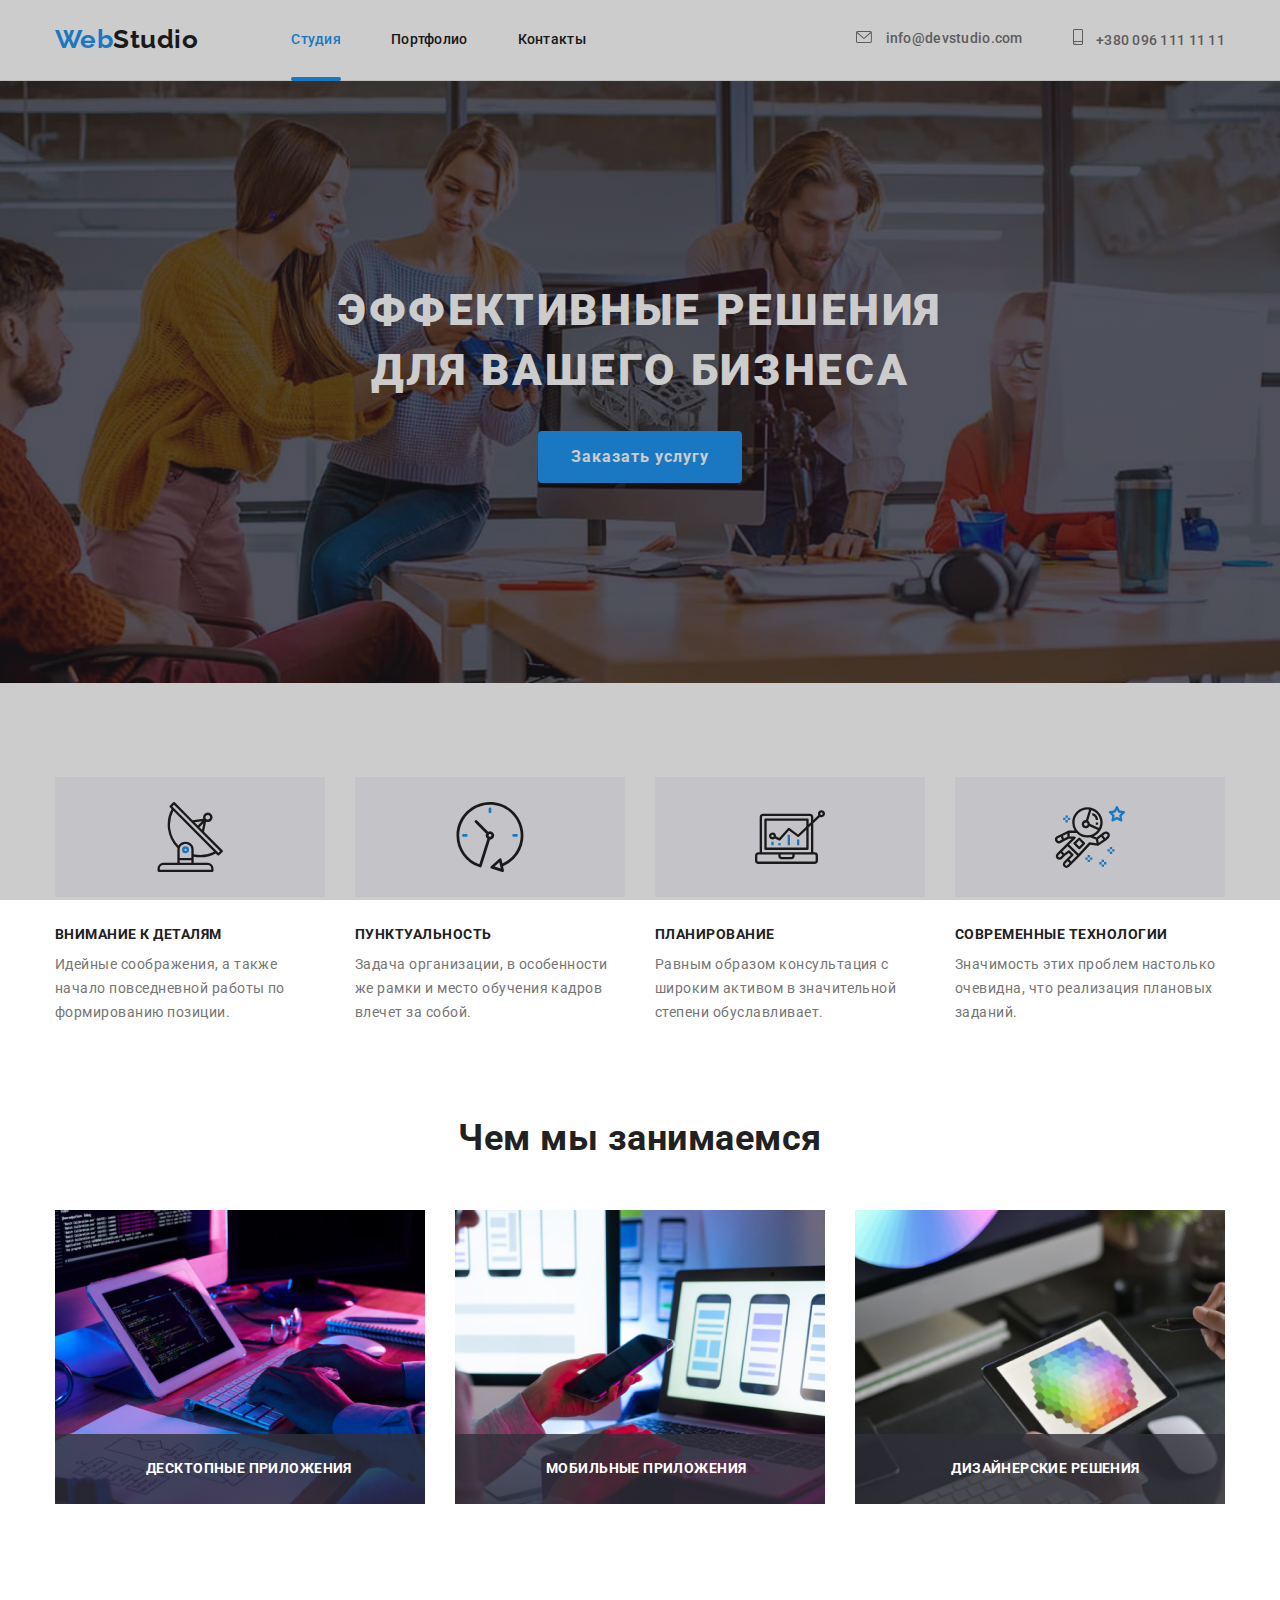
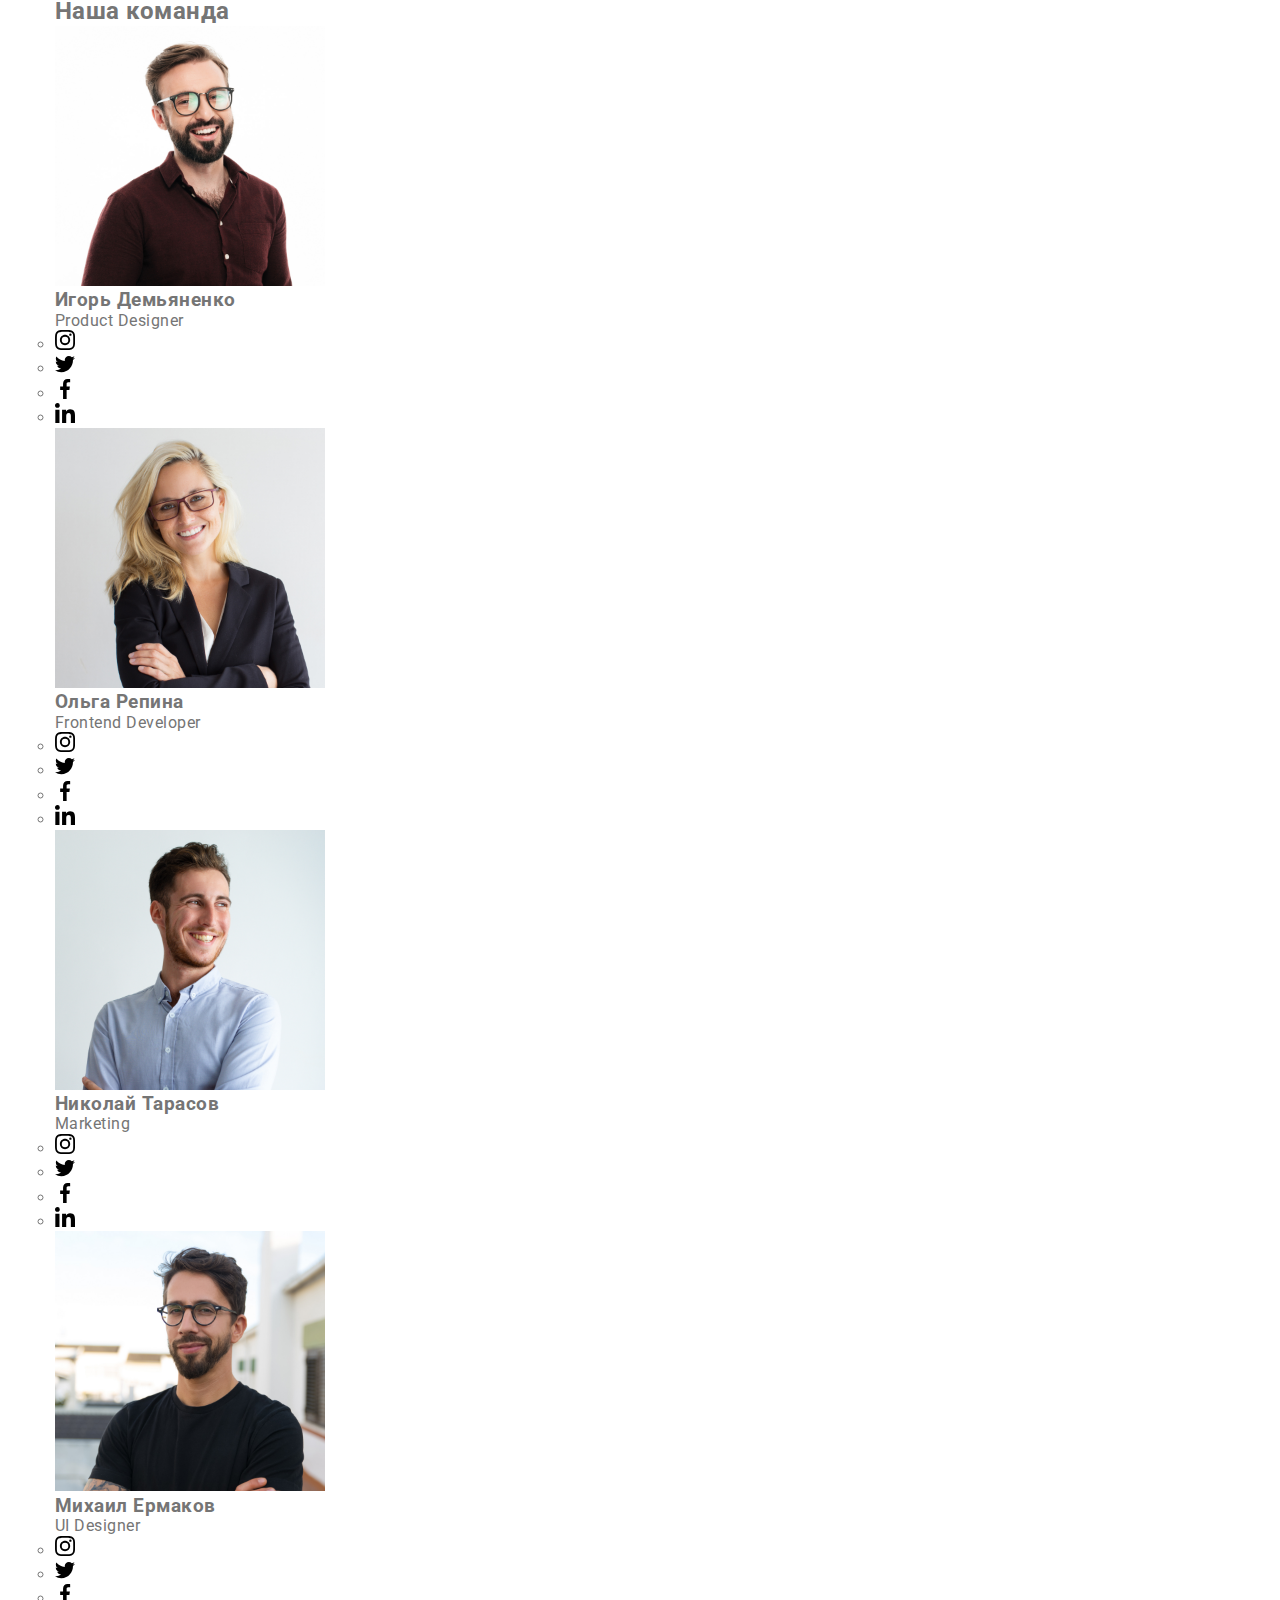
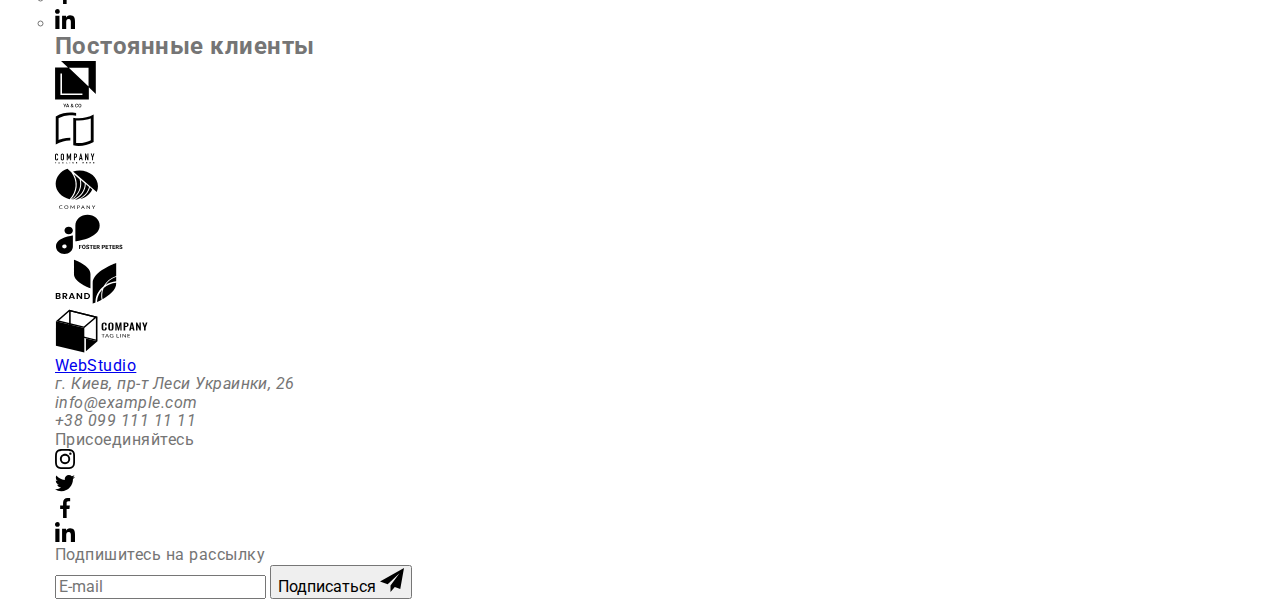
==== commit 975ff04e: "Summary" ====
--- a/index.html
+++ b/index.html
@@ -19,6 +19,7 @@
     />
     <title>Web Studio (Version 2.1)</title>
     <link rel="stylesheet" href="./css/styles.css" />
+    <link rel="stylesheet" href="./css/main.min.css" />
   </head>
   <body>
     <header class="header">
@@ -125,7 +126,7 @@
         <div class="container">
           <h2 class="section-title">Чем мы занимаемся</h2>
           <ul class="section-list list">
-            <li class="section-item">
+            <li class="section-list__item">
               <img
                 src="./images/technology1.jpg"
                 alt="мужчина печатает на клавиатуре"
@@ -133,10 +134,10 @@
                 height="294"
               />
               <div class="section-container">
-                <h3 class="section-name">Десктопные приложения</h3>
-              </div>
-            </li>
-            <li class="section-item">
+                <h3 class="section-container__name">Десктопные приложения</h3>
+              </div>
+            </li>
+            <li class="section-list__item">
               <img
                 src="./images/technology2.jpg"
                 alt="соединение телефона с ноутбуком"
@@ -144,10 +145,10 @@
                 height="294"
               />
               <div class="section-container">
-                <h3 class="section-name">Мобильные приложения</h3>
-              </div>
-            </li>
-            <li class="section-item">
+                <h3 class="section-container__name">Мобильные приложения</h3>
+              </div>
+            </li>
+            <li class="section-list__item">
               <img
                 src="./images/technology3.jpg"
                 alt="палитра цветов на планшете"
@@ -155,7 +156,7 @@
                 height="294"
               />
               <div class="section-container">
-                <h3 class="section-name">Дизайнерские решения</h3>
+                <h3 class="section-container__name">Дизайнерские решения</h3>
               </div>
             </li>
           </ul>
--- a/css/styles.css
+++ b/css/styles.css
@@ -1,30 +1,3 @@
-:root {
-  --primary-text-color: #757575;
-  --title-text-color: #212121;
-  --accent-color: #2196f3;
-  --primary-bg-color: #ffffff;
-}
-p,
-h1,
-h2,
-h3,
-h4,
-h5,
-h6 {
-  margin: 0;
-}
-ul,
-ol {
-  margin: 0;
-  padding-left: 0;
-}
-.container {
-  width: 1200px;
-  margin: 0 auto;
-  padding-left: 15px;
-  padding-right: 15px;
-  /* outline: 1px solid green; */
-}
 body {
   background-color: var(--primary-bg-color);
   color: var(--primary-text-color);
@@ -73,632 +46,21 @@
 }
 
 /* ---------------Header--------------- */
-.header {
-  background-color: #ffffff;
-  padding-top: 24px;
-  padding-bottom: 25px;
-  border-bottom: 1px solid #ececec;
-}
-.header .container {
-  display: flex;
-  align-items: center;
-}
-.header-logo {
-  color: var(--accent-color);
-  font-family: 'Raleway', sans-serif;
-  font-weight: 700;
-  font-size: 26px;
-  line-height: 1.19;
-  text-decoration: none;
-  display: flex;
-  margin-right: 93px;
-}
-.dark-logo {
-  color: var(--title-text-color);
-}
-nav {
-  display: flex;
-  align-items: center;
-}
-.header-list {
-  display: flex;
-}
-.header-contact {
-  display: flex;
-  margin-left: auto;
-}
-.list {
-  list-style: none;
-}
-.header-list .link {
-  color: var(--title-text-color);
-  font-weight: 500;
-  font-size: 14px;
-  line-height: 1.14;
-  letter-spacing: 0.02em;
-}
-
-.header-item:not(:last-child) {
-  margin-right: 50px;
-}
-
-.header-contact .link {
-  font-weight: 500;
-  font-size: 14px;
-  line-height: 1.14;
-  letter-spacing: 0.02em;
-  width: 100%;
-  height: 100%;
-  color: #757575;
-}
-.contact-icon {
-  fill: currentColor;
-  margin-right: 10px;
-}
-.contact-icon:hover,
-.contact-icon:focus {
-  fill: var(--accent-color);
-}
-
-.contact-item:not(:last-child) {
-  margin-right: 50px;
-}
-.header-list .link:hover,
-.header-list .link:focus {
-  color: var(--accent-color);
-}
-.header-list .link.current {
-  color: var(--accent-color);
-  position: relative;
-}
-.link {
-  color: var(--primary-text-color);
-  text-decoration: none;
-  transition-property: color;
-  transition-duration: 250ms;
-  transition-timing-function: cubic-bezier(0.4, 0, 0.2, 1);
-}
-.link:hover,
-.link:focus {
-  color: var(--accent-color);
-}
-/* .current {
-  position: relative;
-} */
-.current::after {
-  content: '';
-  display: block;
-  background-image: url(../images/hover.png);
-  height: 4px;
-  width: 100%;
-  background-color: rgba(33, 150, 243, 1);
-  border-radius: 2px;
-  position: absolute;
-  bottom: -34px;
-}
 
 /* -----------------------hero-------------------------------------- */
 
-.hero {
-  max-width: 1600px;
-  background-color: #2f303a;
-  background-image: linear-gradient(
-      rgba(47, 48, 58, 0.4),
-      rgba(47, 48, 58, 0.4)
-    ),
-    url(../images/hero-bgr.jpg);
-  background-repeat: no-repeat;
-  background-size: cover;
-  background-position: center;
-  padding-top: 200px;
-  padding-bottom: 200px;
-  display: block;
-  justify-content: center;
-  margin-right: auto;
-  margin-left: auto;
-}
-.hero-title {
-  color: #ffffff;
-  font-weight: 900;
-  font-size: 44px;
-  line-height: 1.36;
-  text-align: center;
-  letter-spacing: 0.06em;
-  text-transform: uppercase;
-  max-width: 696px;
-  margin-bottom: 30px;
-  margin-right: auto;
-  margin-left: auto;
-}
-.hero-button {
-  font-weight: 700;
-  font-size: 16px;
-  line-height: 1.88;
-  justify-content: center;
-  letter-spacing: 0.06em;
-  background-color: var(--accent-color);
-  color: #ffffff;
-  border-radius: 4px;
-  padding: 10px 32px;
-  margin-right: auto;
-  margin-left: auto;
-}
 /* ---------------------------Feature----------------------------- */
-.feature {
-  background-color: var(--primary-bg-color);
-  padding-top: 94px;
-  padding-bottom: 47px;
-}
-/* .feature-title {
-  display: none;
-} */
-.feature-list {
-  display: flex;
-}
-.feature-item {
-  max-width: 270px;
-}
-
-.feature-item:not(:last-child) {
-  margin-right: 30px;
-}
-.feature-container {
-  width: 270px;
-  height: 120px;
-  background-color: #f5f4fa;
-  margin-bottom: 30px;
-  display: flex;
-  justify-content: center;
-  align-items: center;
-}
-.feature-icon {
-  border-radius: 4px;
-  background-color: #f5f4fa;
-  width: 70px;
-  height: 70px;
-}
-
-.feature-name {
-  color: var(--title-text-color);
-  font-weight: 700;
-  font-size: 14px;
-  line-height: 1.14;
-  text-transform: uppercase;
-  margin-bottom: 10px;
-}
-.feature-text {
-  color: var(--primary-text-color);
-  font-size: 14px;
-  line-height: 1.71;
-}
 
 /* --------------------section-------------------------------- */
 
-.section {
-  background-color: var(--primary-bg-color);
-  padding-top: 47px;
-  padding-bottom: 94px;
-}
-.section-title {
-  color: var(--title-text-color);
-  font-weight: 700;
-  font-size: 36px;
-  line-height: 1.16;
-  text-align: center;
-  margin-bottom: 50px;
-}
-.section-list {
-  display: flex;
-}
-.section-item {
-  position: relative;
-  height: 294px;
-}
-.section-item:not(:last-child) {
-  margin-right: 30px;
-}
-.section-container {
-  position: absolute;
-  height: 70px;
-  width: 100%;
-  bottom: 0;
-  background-color: rgba(47, 48, 58, 0.8);
-  padding: 27px 90px 27px 91px;
-}
-.section-name {
-  position: absolute;
-  font-weight: 700;
-  font-size: 14px;
-  line-height: 1.14;
-  text-align: center;
-  letter-spacing: 0.03em;
-  text-transform: uppercase;
-  color: var(--primary-bg-color);
-  min-width: 199px;
-}
-
 /* --------------------------Team----------------------------------------- */
 
-.team {
-  background-color: #f5f4fa;
-  padding-top: 94px;
-  padding-bottom: 94px;
-}
-.team-title {
-  color: var(--title-text-color);
-  font-weight: 700;
-  font-size: 36px;
-  line-height: 1.16;
-  text-align: center;
-  margin-bottom: 50px;
-}
-.team-list {
-  display: flex;
-}
-.team-list__item {
-  flex-basis: calc(100 % / 4 - 30);
-  box-shadow: 0px 2px 1px 0px rgba(0, 0, 0, 0.2),
-    0px 1px 1px 0px rgba(0, 0, 0, 0.14), 0px 1px 3px 0px rgba(0, 0, 0, 0.12);
-  border-radius: 0px 0px 4px 4px;
-}
-.team-list__item:not(:last-child) {
-  margin-right: 30px;
-}
-.team-captain {
-  background-color: var(--primary-bg-color);
-  padding-top: 30px;
-  padding-bottom: 30px;
-}
-.team-captain__name {
-  color: var(--title-text-color);
-  font-weight: 500;
-  font-size: 16px;
-  line-height: 1.19;
-  text-align: center;
-  margin-bottom: 10px;
-}
-.team-list__img {
-  display: block;
-}
-.team-captain__text {
-  font-size: 16px;
-  line-height: 1.19;
-  text-align: center;
-  margin-bottom: 16px;
-}
-.team-captain-list {
-  display: flex;
-  list-style: none;
-  justify-content: center;
-}
-.team-captain-list__item {
-  width: 44px;
-  height: 44px;
-  margin-right: 10px;
-}
-.team-captain-list__item:last-child {
-  margin-right: 0;
-}
-
-.team-captain-list__link {
-  width: 100%;
-  height: 100%;
-  background-color: var(--primary-bg-color);
-  border-radius: 50%;
-  display: flex;
-  align-items: center;
-  justify-content: center;
-  fill: #afb1b8;
-  transition-property: background-color, fill;
-  transition-duration: 250ms;
-  transition-timing-function: cubic-bezier(0.4, 0, 0.2, 1);
-}
-.team-captain-list__link:hover,
-.team-captain-list__link:focus {
-  background-color: var(--accent-color);
-  fill: rgba(255, 255, 255, 1);
-}
-.team-captain-list__icon:hover,
-.team-captain-list__icon:focus {
-  fill: rgba(255, 255, 255, 1);
-}
 /* ------------------Client--------------------------------- */
 
-.client {
-  padding-top: 94px;
-  padding-bottom: 94px;
-}
-.client-title {
-  color: var(--title-text-color);
-  font-weight: 700;
-  font-size: 36px;
-  line-height: 1.16;
-  text-align: center;
-  margin-bottom: 50px;
-}
-.client-list {
-  display: flex;
-  justify-content: center;
-}
-.client-item {
-  width: 170px;
-  height: 92px;
-}
-.client-item:not(:last-child) {
-  margin-right: 30px;
-}
-.client-link {
-  width: 100%;
-  height: 100%;
-  justify-content: center;
-  display: flex;
-  color: #afb1b8;
-  border: 1px solid #afb1b8;
-  align-items: center;
-  border-radius: 4px;
-  transition-property: border, color;
-  transition-duration: 250ms;
-  transition-timing-function: cubic-bezier(0.4, 0, 0.2, 1);
-}
-.client-link:hover,
-.client-link:focus {
-  color: var(--accent-color);
-  border: 1px solid rgba(33, 150, 243, 1);
-  outline: transparent;
-}
-.client-icon {
-  fill: currentColor;
-}
-.client-icon:hover,
-.client-icon:focus {
-  fill: #2196f3;
-}
 /* ----------------------------Work--------------------------------------- */
 
-.main {
-  padding-top: 94px;
-  padding-bottom: 94px;
-}
-/* .work-title {
-  display: none;
-} */
-.list-button {
-  display: flex;
-  flex-direction: row;
-  margin-bottom: 50px;
-  justify-content: center;
-}
-.item-button {
-  margin-right: 8px;
-}
-.item-button:last-child {
-  margin-right: 0;
-}
-
-.work-list {
-  display: flex;
-  flex-wrap: wrap;
-}
-.work-item {
-  flex-basis: calc(100% / 3 - 30px);
-  margin-right: 30px;
-  margin-bottom: 30px;
-  transition-property: box-shadow;
-  transition-duration: 250ms;
-  transition-timing-function: cubic-bezier(0.4, 0, 0.2, 1);
-}
-.work-item:hover {
-  box-shadow: 0px 1px 1px rgba(0, 0, 0, 0.12), 0px 4px 4px rgba(0, 0, 0, 0.06),
-    1px 4px 6px rgba(0, 0, 0, 0.16);
-}
-
-.work-item:nth-child(3n) {
-  margin-right: 0;
-}
-.work-item:nth-last-child(-n + 3) {
-  margin-bottom: 0;
-}
-
-.work-img {
-  display: block;
-}
-.work-captain {
-  padding-top: 20px;
-  padding-bottom: 20px;
-  padding-left: 24px;
-  padding-right: 24px;
-  border: 1px solid #eeeeee;
-}
-
-.work-name {
-  color: var(--title-text-color);
-  font-weight: 700;
-  font-size: 18px;
-  line-height: 2;
-  letter-spacing: 0.06em;
-  margin-bottom: 4px;
-}
-
-.work-text {
-  font-size: 16px;
-  line-height: 1.9;
-}
-.work-container {
-  position: relative;
-  overflow: hidden;
-}
-.work-container-text {
-  background-color: rgba(33, 150, 243, 0.9);
-  font-size: 18px;
-  line-height: 1.56;
-  letter-spacing: 0.03em;
-  color: var(--primary-bg-color);
-  padding: 63px 24px;
-  position: absolute;
-  top: 0;
-  height: 100%;
-  transform: translateY(100%);
-  transition: transform 300ms linear;
-  transition-property: transform;
-  transition-duration: 250ms;
-  transition-timing-function: cubic-bezier(0.4, 0, 0.2, 1);
-}
-.work-item:hover .work-container-text {
-  transform: translateY(0);
-}
 /* ----------------------Footer------------------------------------ */
 
-.footer {
-  background-color: #2f303a;
-  padding-top: 60px;
-  padding-bottom: 60px;
-  display: flex;
-}
-.footer-logo {
-  display: block;
-  color: var(--accent-color);
-  font-family: 'Raleway';
-  font-weight: 700;
-  font-size: 26px;
-  line-height: 1.19;
-  text-decoration: none;
-  margin-bottom: 20px;
-}
-.light-logo {
-  color: #ffffff;
-}
-.footer-item > .link {
-  font-style: normal;
-  font-size: 14px;
-  line-height: 1.71;
-}
-.contact {
-  color: rgba(255, 255, 255, 0.6);
-}
-.address {
-  display: block;
-  color: #ffffff;
-}
-.footer-item:not(:last-child) {
-  margin-bottom: 9px;
-}
-.form {
-  outline: 1px, solid, white;
-}
-.form-title {
-  font-family: 'Roboto';
-  font-style: normal;
-  font-weight: 700;
-  font-size: 14px;
-  line-height: 1.14;
-  letter-spacing: 0.03em;
-  text-transform: uppercase;
-  color: var(--primary-bg-color);
-  align-items: center;
-  justify-content: center;
-  margin-bottom: 20px;
-}
-.ft {
-  display: flex;
-}
-.footer-container {
-  margin-right: 70px;
-}
-.form {
-  margin-right: 93px;
-}
-.form-list {
-  display: flex;
-  justify-content: center;
-}
-.form-item {
-  width: 44px;
-  height: 44px;
-  margin-right: 10px;
-}
-.form-item:last-child {
-  margin-right: 0;
-}
-
-.form-link {
-  width: 100%;
-  height: 100%;
-  background-color: rgba(255, 255, 255, 0.1);
-  border-radius: 50%;
-  display: flex;
-  align-items: center;
-  justify-content: center;
-  fill: #ffffff;
-  transition-property: background-color;
-  transition-duration: 250ms;
-  transition-timing-function: cubic-bezier(0.4, 0, 0.2, 1);
-}
-.form-link:hover,
-.form-link:focus {
-  background-color: #2196f3;
-}
-.subscribe {
-}
-.subscribe-container {
-  display: flex;
-}
-.subscribe-title {
-  font-weight: 700;
-  font-size: 14px;
-  line-height: 1.14;
-  text-transform: uppercase;
-  color: var(--primary-bg-color);
-  margin-bottom: 20px;
-}
-.subscribe-input {
-  border: 1px solid rgba(255, 255, 255, 0.3);
-  border-radius: 4px;
-  background-color: transparent;
-  color: rgba(255, 255, 255, 0.6);
-  padding-top: 15px;
-  padding-bottom: 15px;
-  padding-left: 16px;
-  margin-right: 12px;
-  width: 358px;
-}
-
-.subscribe-button {
-  background-color: rgba(33, 150, 243, 1);
-  color: var(--primary-bg-color);
-  padding-top: 10px;
-  padding-bottom: 10px;
-  padding-left: 29px;
-  padding-right: 28px;
-  font-weight: 700;
-  font-size: 16px;
-  line-height: 1.88;
-  display: flex;
-  align-items: center;
-  text-align: center;
-  letter-spacing: 0.06em;
-  border-radius: 4px;
-  border: transparent;
-  cursor: pointer;
-  margin-right: 0;
-  transition-property: box-shadow;
-  transition-duration: 250ms;
-  transition-timing-function: cubic-bezier(0.4, 0, 0.2, 1);
-}
-
-/* .subscribe-button:focus-within {
-  box-shadow: 0px 4px 4px rgba(0, 0, 0, 0.15);
-  outline: transparent;
-} */
-.subscribe-button:hover,
-.subscribe-button:focus {
-  box-shadow: 0px 4px 4px rgba(0, 0, 0, 0.15);
-  outline: transparent;
-}
-
-.subscribe-icon {
-  margin-left: 10px;
-  fill: currentColor;
-}
 /* --------------Modal------------------------------ */
 
 .backdrop {
--- a/css/main.min.css
+++ b/css/main.min.css
@@ -0,0 +1 @@
+:root{--primary-text-color: #757575;--title-text-color: #212121;--accent-color: #2196f3;--primary-bg-color: #ffffff}p,h1,h2,h3,h4,h5,h6{margin:0}ul,ol{margin:0;padding-left:0}.container{width:1200px;margin:0 auto;padding-left:15px;padding-right:15px}.header{background-color:#fff;padding-top:24px;padding-bottom:25px;border-bottom:1px solid #ececec}.header .container{display:flex;align-items:center}.header-logo{color:var(--accent-color);font-family:"Raleway",sans-serif;font-weight:700;font-size:26px;line-height:1.19;text-decoration:none;display:flex;margin-right:93px}.dark-logo{color:var(--title-text-color)}nav{display:flex;align-items:center}.header-list{display:flex}.header-contact{display:flex;margin-left:auto}.list{list-style:none}.header-list .link{color:var(--title-text-color);font-weight:500;font-size:14px;line-height:1.14;letter-spacing:.02em}.header-item:not(:last-child){margin-right:50px}.header-contact .link{font-weight:500;font-size:14px;line-height:1.14;letter-spacing:.02em;width:100%;height:100%;color:#757575}.contact-icon{fill:currentColor;margin-right:10px}.contact-icon:hover,.contact-icon:focus{fill:var(--accent-color)}.contact-item:not(:last-child){margin-right:50px}.header-list .link:hover,.header-list .link:focus{color:var(--accent-color)}.header-list .link.current{color:var(--accent-color);position:relative}.link{color:var(--primary-text-color);text-decoration:none;transition-property:color;transition-duration:250ms;transition-timing-function:cubic-bezier(0.4, 0, 0.2, 1)}.link:hover,.link:focus{color:var(--accent-color)}.current::after{content:"";display:block;background-image:url(../images/hover.png);height:4px;width:100%;background-color:#2196f3;border-radius:2px;position:absolute;bottom:-34px}.hero{max-width:1600px;background-color:#2f303a;background-image:linear-gradient(rgba(47, 48, 58, 0.4), rgba(47, 48, 58, 0.4)),url(../images/hero-bgr.jpg);background-repeat:no-repeat;background-size:cover;background-position:center;padding-top:200px;padding-bottom:200px;display:block;justify-content:center;margin-right:auto;margin-left:auto}.hero-title{color:#fff;font-weight:900;font-size:44px;line-height:1.36;text-align:center;letter-spacing:.06em;text-transform:uppercase;max-width:696px;margin-bottom:30px;margin-right:auto;margin-left:auto}.hero-button{font-weight:700;font-size:16px;line-height:1.88;justify-content:center;letter-spacing:.06em;background-color:var(--accent-color);color:#fff;border-radius:4px;padding:10px 32px;margin-right:auto;margin-left:auto}.feature{background-color:var(--primary-bg-color);padding-top:94px;padding-bottom:47px}.feature-list{display:flex}.feature-item{max-width:270px}.feature-item:not(:last-child){margin-right:30px}.feature-container{width:270px;height:120px;background-color:#f5f4fa;margin-bottom:30px;display:flex;justify-content:center;align-items:center}.feature-icon{border-radius:4px;background-color:#f5f4fa;width:70px;height:70px}.feature-name{color:var(--title-text-color);font-weight:700;font-size:14px;line-height:1.14;text-transform:uppercase;margin-bottom:10px}.feature-text{color:var(--primary-text-color);font-size:14px;line-height:1.71}.section{background-color:var(--primary-bg-color);padding-top:47px;padding-bottom:94px}.section-title{color:var(--title-text-color);font-weight:700;font-size:36px;line-height:1.16;text-align:center;margin-bottom:50px}.section-list{display:flex}.section-list__item{position:relative;height:294px}.section-list__item:not(:last-child){margin-right:30px}.section-container{position:absolute;height:70px;width:100%;bottom:0;background-color:rgba(47,48,58,.8);padding:27px 90px 27px 91px}.section-container__name{position:absolute;font-weight:700;font-size:14px;line-height:1.14;text-align:center;letter-spacing:.03em;text-transform:uppercase;color:var(--primary-bg-color);min-width:199px}/*# sourceMappingURL=main.min.css.map */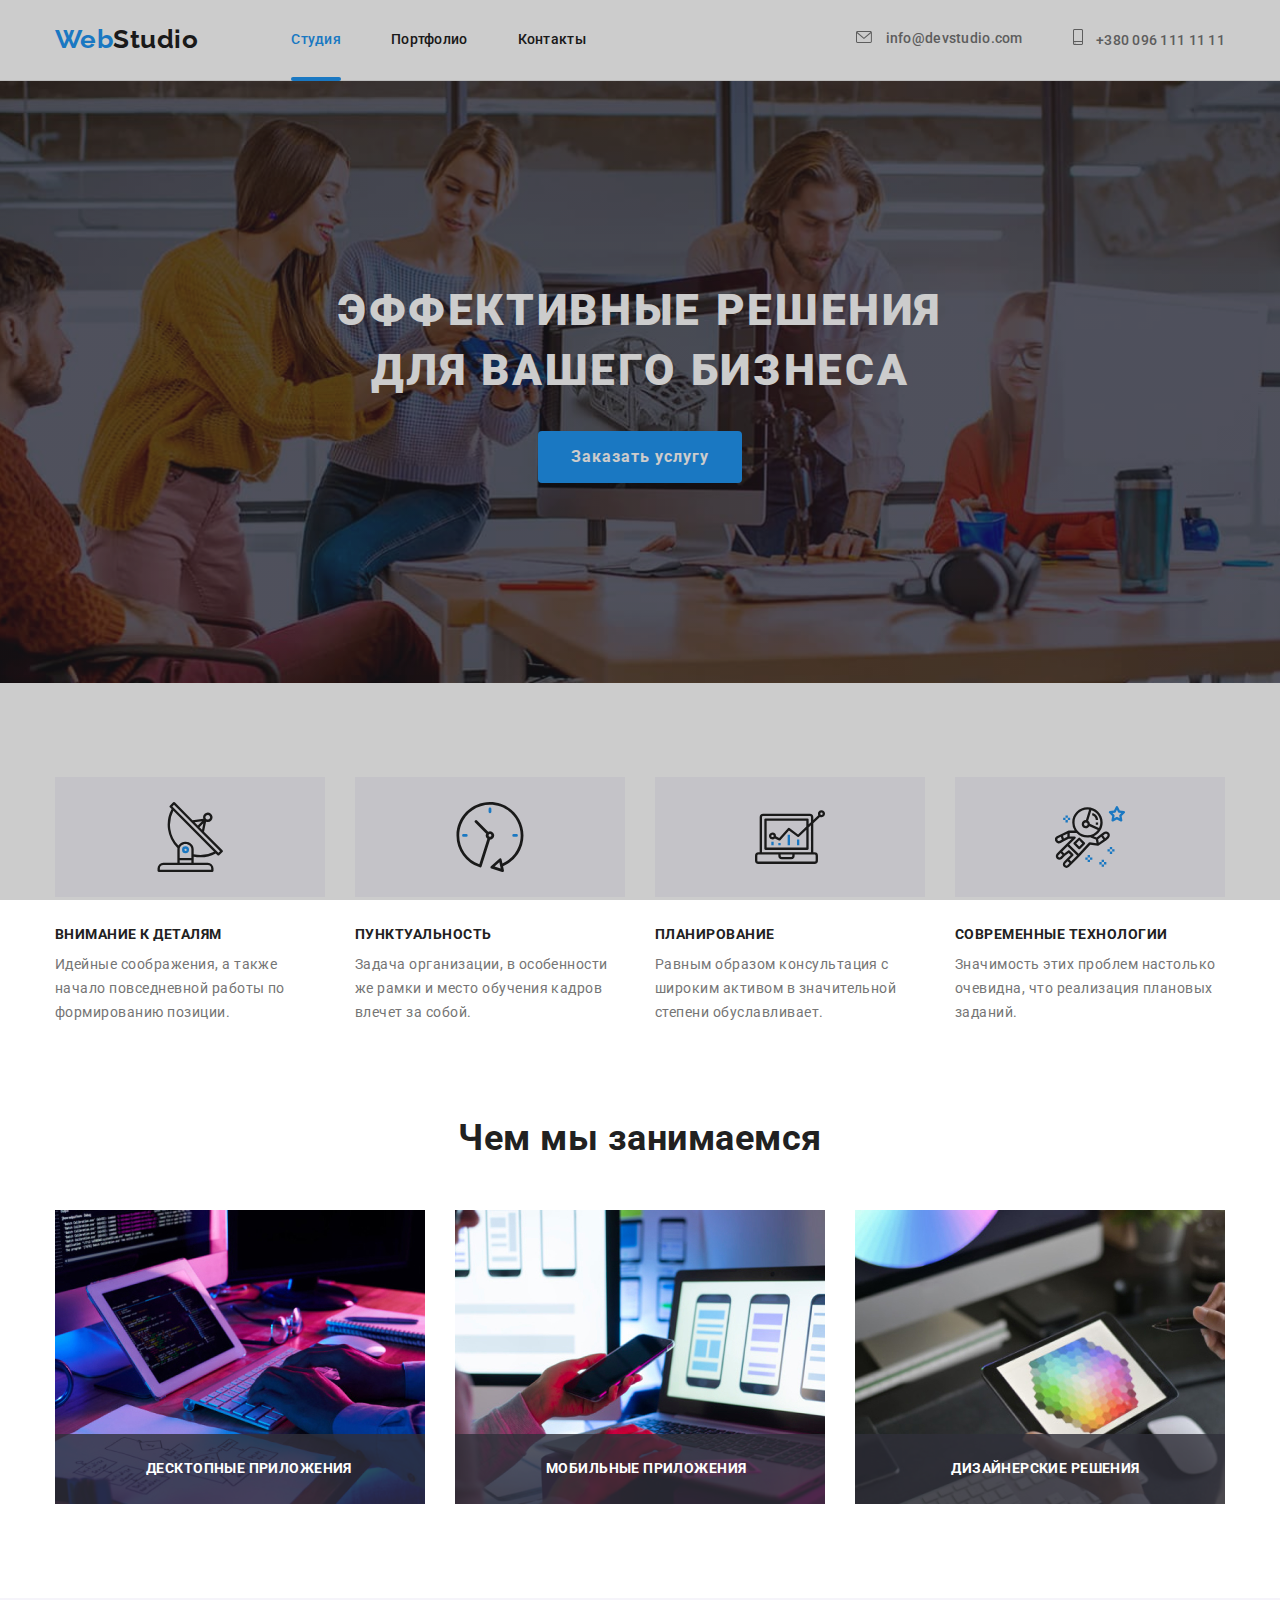
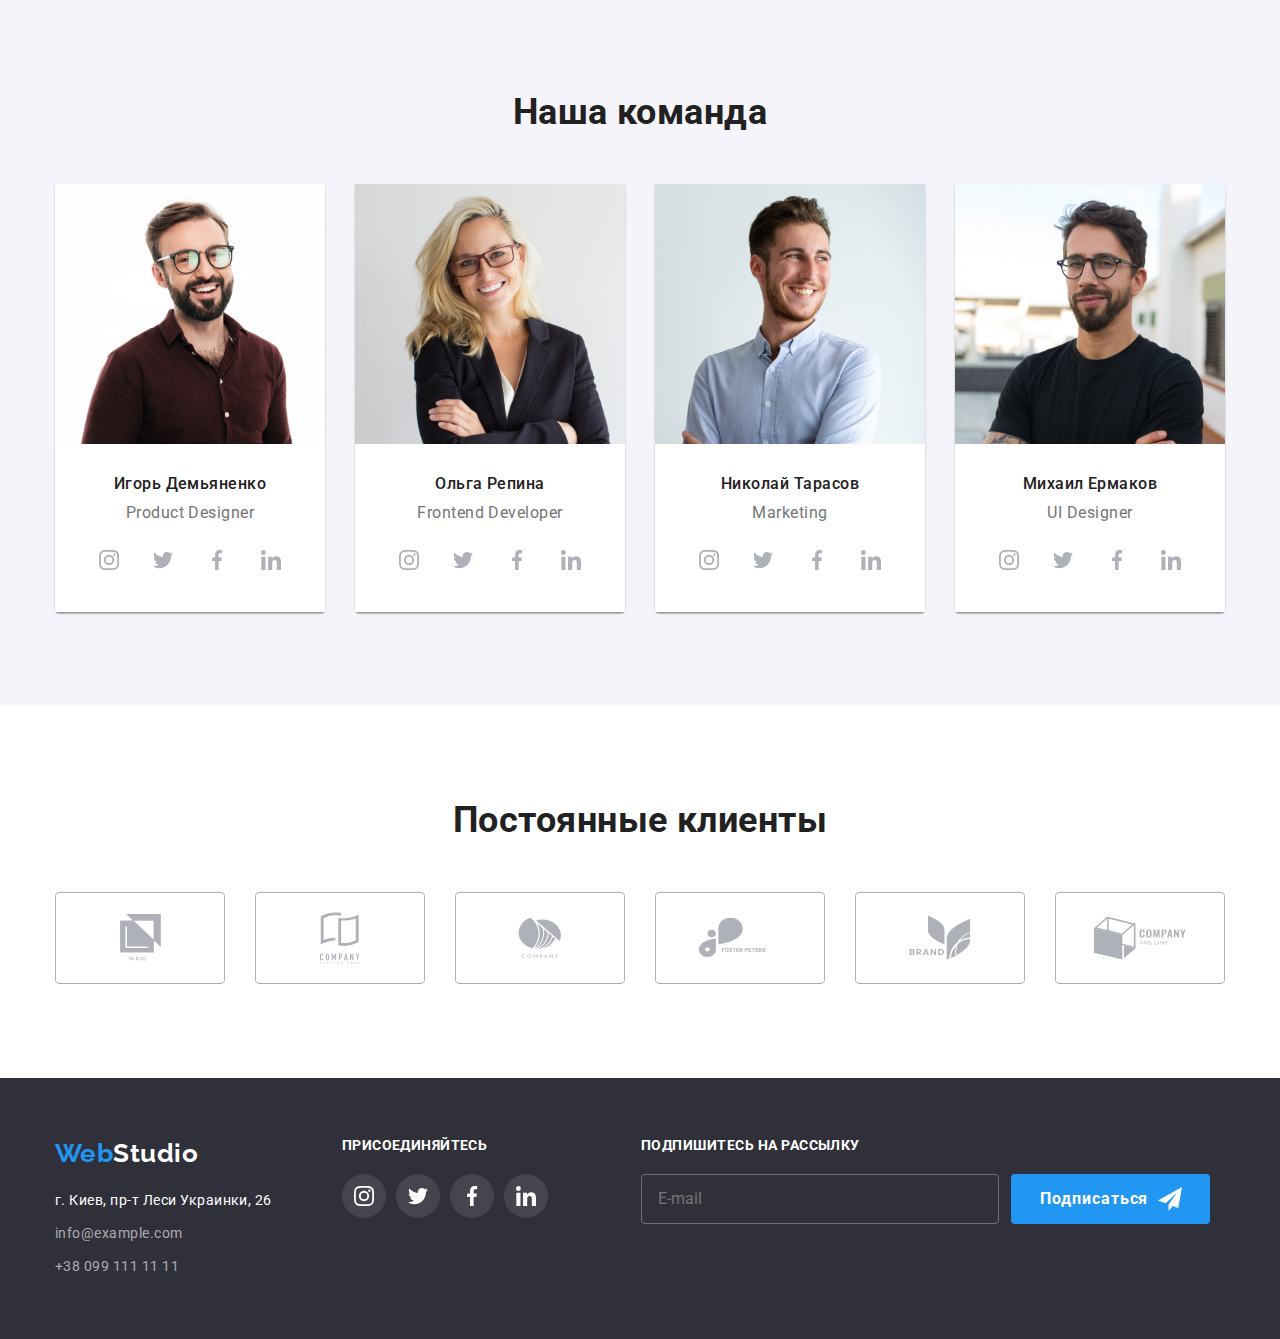
==== commit 84dd57d6: "Summary" ====
--- a/index.html
+++ b/index.html
@@ -18,7 +18,7 @@
       referrerpolicy="no-referrer"
     />
     <title>Web Studio (Version 2.1)</title>
-    <link rel="stylesheet" href="./css/styles.css" />
+    <!-- <link rel="stylesheet" href="./css/styles.css" /> -->
     <link rel="stylesheet" href="./css/main.min.css" />
   </head>
   <body>
@@ -62,7 +62,7 @@
       <section class="hero">
         <div class="container">
           <h1 class="hero-title">Эффективные решения для вашего бизнеса</h1>
-          <button type="button" class="hero-button button" data-modal-open>
+          <button type="button" class="hero-button" data-modal-open>
             Заказать услугу
           </button>
         </div>
--- a/css/styles.css
+++ b/css/styles.css
@@ -1,50 +1,3 @@
-body {
-  background-color: var(--primary-bg-color);
-  color: var(--primary-text-color);
-  font-family: 'Roboto', sans-serif;
-  font-weight: 400;
-  font-style: normal;
-  letter-spacing: 0.03em;
-}
-.visually-hidden {
-  position: absolute;
-  width: 1px;
-  height: 1px;
-  margin: -1px;
-  border: 0;
-  padding: 0;
-  clip: rect(0 0 0 0);
-  overflow: hidden;
-}
-.button {
-  display: flex;
-  background-color: #f5f4fa;
-  color: var(--title-text-color);
-  font-family: inherit;
-  font-style: normal;
-  font-weight: 500;
-  font-size: 16px;
-  line-height: 1.62;
-  align-items: center;
-  text-align: center;
-  letter-spacing: 0.03em;
-  cursor: pointer;
-  padding: 6px 22px;
-  border-radius: 4px;
-  border: 1px solid transparent;
-  transition-property: background-color, color, box-shadow;
-  transition-duration: 250ms;
-  transition-timing-function: cubic-bezier(0.4, 0, 0.2, 1);
-}
-
-.button:hover,
-.button:focus {
-  background-color: #2196f3;
-  color: #ffffff;
-  box-shadow: 0px 3px 1px rgba(0, 0, 0, 0.1), 0px 1px 2px rgba(0, 0, 0, 0.08),
-    0px 2px 2px rgba(0, 0, 0, 0.12);
-}
-
 /* ---------------Header--------------- */
 
 /* -----------------------hero-------------------------------------- */
@@ -62,198 +15,3 @@
 /* ----------------------Footer------------------------------------ */
 
 /* --------------Modal------------------------------ */
-
-.backdrop {
-  position: fixed;
-  background-color: rgba(0, 0, 0, 0.2);
-  top: 0;
-  left: 0;
-  width: 100%;
-  height: 100%;
-}
-.backdrop.is-hidden {
-  transition: opacity(0) visibility(hidden);
-  pointer-events: none;
-}
-.backdrop.is-hidden .modal {
-  transform: translate(-50%, -50%) scale(0) rotate(0);
-}
-.modal {
-  position: absolute;
-  width: 528px;
-  height: 581px;
-  top: 50%;
-  left: 50%;
-  transform: translate(-50%, -50%);
-  background-color: var(--primary-bg-color);
-  border-radius: 4px;
-  box-shadow: 0px 1px 3px rgba(0, 0, 0, 0.12), 0px 1px 1px rgba(0, 0, 0, 0.14),
-    0px 2px 1px rgba(0, 0, 0, 0.2);
-  transform: translate(-50%, -50%) scale(1) rotate(0);
-  transition: transform 300ms;
-  padding-top: 40px;
-  padding-bottom: 40px;
-  padding-left: 41px;
-  padding-right: 39px;
-}
-.modal-button {
-  position: absolute;
-  width: 30px;
-  height: 30px;
-  border-radius: 50%;
-  border: 1px solid rgba(0, 0, 0, 0.1);
-  top: 8px;
-  right: 8px;
-  justify-content: center;
-  align-items: center;
-  background-color: var(--primary-bg-color);
-  transition-property: border, fill;
-  transition-duration: 250ms;
-  transition-timing-function: cubic-bezier(0.4, 0, 0.2, 1);
-}
-.modal-icon {
-  width: 11px;
-  height: 11px;
-}
-.modal-button:hover {
-  border: 1px solid var(--accent-color);
-  fill: #2196f3;
-}
-.modal-title {
-  font-weight: 700;
-  font-size: 20px;
-  line-height: 1.15;
-  text-align: center;
-  letter-spacing: 0.03em;
-  color: var(--title-text-color);
-  justify-content: center;
-  margin-bottom: 12px;
-}
-.modal-label {
-  display: block;
-  font-size: 12px;
-  line-height: 1.17;
-  letter-spacing: 0.01em;
-  color: rgba(117, 117, 117, 1);
-  margin-bottom: 4px;
-}
-.input-container {
-  position: relative;
-  margin-bottom: 10px;
-}
-
-.modal-input {
-  width: 100%;
-  height: 40px;
-  border: 1px solid rgba(33, 33, 33, 0.2);
-  border-radius: 4px;
-  padding-left: 42px;
-}
-.modal-input:focus {
-  outline: none;
-  border-color: rgba(33, 150, 243, 1);
-}
-.modal-input:focus + .icon {
-  fill: rgba(33, 150, 243, 1);
-}
-.icon {
-  position: absolute;
-  left: 12px;
-  top: 50%;
-  transform: translateY(-50%);
-}
-/* .modal-icon {
-  width: 18px;
-  height: 18px;
-} */
-.modal-text {
-  width: 100%;
-  height: 120px;
-  border: 1px solid rgba(33, 33, 33, 0.2);
-  border-radius: 4px;
-  margin-bottom: 20px;
-  resize: none;
-  padding: 12px 16px;
-  outline: none;
-}
-.modal-text::placeholder {
-  font-size: 14px;
-  line-height: 1.14;
-  letter-spacing: 0.01em;
-  color: rgba(117, 117, 117, 0.5);
-}
-
-.modal-text:focus {
-  border-color: rgba(33, 150, 243, 1);
-}
-
-.form-button {
-  background-color: rgba(24, 140, 232, 1);
-  font-family: 'Roboto';
-  font-style: normal;
-  font-weight: 700;
-  font-size: 16px;
-  line-height: 1.88;
-  display: flex;
-  align-items: center;
-  text-align: center;
-  letter-spacing: 0.06em;
-  color: var(--primary-bg-color);
-  padding-top: 10px;
-  padding-bottom: 10px;
-  padding-right: 55px;
-  padding-left: 56px;
-  border: transparent;
-  justify-content: center;
-  border-radius: 4px;
-  margin-right: auto;
-  margin-left: auto;
-  cursor: pointer;
-  transition-property: box-shadow;
-  transition-duration: 250ms;
-  transition-timing-function: cubic-bezier(0.4, 0, 0.2, 1);
-}
-.form-button:hover,
-.form-button:focus {
-  box-shadow: 0px 1px 3px rgba(0, 0, 0, 0.12), 0px 1px 1px rgba(0, 0, 0, 0.14),
-    0px 2px 1px rgba(0, 0, 0, 0.2);
-  outline: transparent;
-}
-/* .checkbox {
-  -webkit-appearance: none;
-  -moz-appearance: none;
-  appearance: none;
-} */
-.checkbox-label {
-  display: flex;
-  position: relative;
-  font-size: 14px;
-  line-height: 1.71;
-  letter-spacing: 0.03em;
-  padding-left: 23px;
-  margin-bottom: 30px;
-}
-.checkbox-link {
-  display: inline-block;
-  color: #2196f3;
-  margin-left: 5px;
-}
-
-.checkbox-icon {
-  display: inline-block;
-  width: 16px;
-  height: 15px;
-  border: 2px solid rgba(33, 33, 33, 1);
-  position: absolute;
-  left: 0;
-  transform: translateY(25%);
-  border-radius: 4px;
-}
-.checkbox:checked + .checkbox-icon {
-  background-image: url(../images/check.svg);
-  background-color: rgba(33, 150, 243, 1);
-  background-size: contain;
-  background-origin: border-box;
-  border-color: rgba(33, 150, 243, 1);
-  background-repeat: no-repeat;
-}
--- a/css/main.min.css
+++ b/css/main.min.css
@@ -1 +1 @@
-:root{--primary-text-color: #757575;--title-text-color: #212121;--accent-color: #2196f3;--primary-bg-color: #ffffff}p,h1,h2,h3,h4,h5,h6{margin:0}ul,ol{margin:0;padding-left:0}.container{width:1200px;margin:0 auto;padding-left:15px;padding-right:15px}.header{background-color:#fff;padding-top:24px;padding-bottom:25px;border-bottom:1px solid #ececec}.header .container{display:flex;align-items:center}.header-logo{color:var(--accent-color);font-family:"Raleway",sans-serif;font-weight:700;font-size:26px;line-height:1.19;text-decoration:none;display:flex;margin-right:93px}.dark-logo{color:var(--title-text-color)}nav{display:flex;align-items:center}.header-list{display:flex}.header-contact{display:flex;margin-left:auto}.list{list-style:none}.header-list .link{color:var(--title-text-color);font-weight:500;font-size:14px;line-height:1.14;letter-spacing:.02em}.header-item:not(:last-child){margin-right:50px}.header-contact .link{font-weight:500;font-size:14px;line-height:1.14;letter-spacing:.02em;width:100%;height:100%;color:#757575}.contact-icon{fill:currentColor;margin-right:10px}.contact-icon:hover,.contact-icon:focus{fill:var(--accent-color)}.contact-item:not(:last-child){margin-right:50px}.header-list .link:hover,.header-list .link:focus{color:var(--accent-color)}.header-list .link.current{color:var(--accent-color);position:relative}.link{color:var(--primary-text-color);text-decoration:none;transition-property:color;transition-duration:250ms;transition-timing-function:cubic-bezier(0.4, 0, 0.2, 1)}.link:hover,.link:focus{color:var(--accent-color)}.current::after{content:"";display:block;background-image:url(../images/hover.png);height:4px;width:100%;background-color:#2196f3;border-radius:2px;position:absolute;bottom:-34px}.hero{max-width:1600px;background-color:#2f303a;background-image:linear-gradient(rgba(47, 48, 58, 0.4), rgba(47, 48, 58, 0.4)),url(../images/hero-bgr.jpg);background-repeat:no-repeat;background-size:cover;background-position:center;padding-top:200px;padding-bottom:200px;display:block;justify-content:center;margin-right:auto;margin-left:auto}.hero-title{color:#fff;font-weight:900;font-size:44px;line-height:1.36;text-align:center;letter-spacing:.06em;text-transform:uppercase;max-width:696px;margin-bottom:30px;margin-right:auto;margin-left:auto}.hero-button{font-weight:700;font-size:16px;line-height:1.88;justify-content:center;letter-spacing:.06em;background-color:var(--accent-color);color:#fff;border-radius:4px;padding:10px 32px;margin-right:auto;margin-left:auto}.feature{background-color:var(--primary-bg-color);padding-top:94px;padding-bottom:47px}.feature-list{display:flex}.feature-item{max-width:270px}.feature-item:not(:last-child){margin-right:30px}.feature-container{width:270px;height:120px;background-color:#f5f4fa;margin-bottom:30px;display:flex;justify-content:center;align-items:center}.feature-icon{border-radius:4px;background-color:#f5f4fa;width:70px;height:70px}.feature-name{color:var(--title-text-color);font-weight:700;font-size:14px;line-height:1.14;text-transform:uppercase;margin-bottom:10px}.feature-text{color:var(--primary-text-color);font-size:14px;line-height:1.71}.section{background-color:var(--primary-bg-color);padding-top:47px;padding-bottom:94px}.section-title{color:var(--title-text-color);font-weight:700;font-size:36px;line-height:1.16;text-align:center;margin-bottom:50px}.section-list{display:flex}.section-list__item{position:relative;height:294px}.section-list__item:not(:last-child){margin-right:30px}.section-container{position:absolute;height:70px;width:100%;bottom:0;background-color:rgba(47,48,58,.8);padding:27px 90px 27px 91px}.section-container__name{position:absolute;font-weight:700;font-size:14px;line-height:1.14;text-align:center;letter-spacing:.03em;text-transform:uppercase;color:var(--primary-bg-color);min-width:199px}/*# sourceMappingURL=main.min.css.map */+:root{--primary-text-color: #757575;--title-text-color: #212121;--accent-color: #2196f3;--primary-bg-color: #ffffff}p,h1,h2,h3,h4,h5,h6{margin:0}ul,ol{margin:0;padding-left:0}body{background-color:var(--primary-bg-color);color:var(--primary-text-color);font-family:"Roboto",sans-serif;font-weight:400;font-style:normal;letter-spacing:.03em}.visually-hidden{position:absolute;width:1px;height:1px;margin:-1px;border:0;padding:0;clip:rect(0 0 0 0);overflow:hidden}.container{width:1200px;margin:0 auto;padding-left:15px;padding-right:15px}.header{background-color:#fff;padding-top:24px;padding-bottom:25px;border-bottom:1px solid #ececec}.header .container{display:flex;align-items:center}.header-logo{color:var(--accent-color);font-family:"Raleway",sans-serif;font-weight:700;font-size:26px;line-height:1.19;text-decoration:none;display:flex;margin-right:93px}.dark-logo{color:var(--title-text-color)}nav{display:flex;align-items:center}.header-list{display:flex}.header-contact{display:flex;margin-left:auto}.list{list-style:none}.header-list .link{color:var(--title-text-color);font-weight:500;font-size:14px;line-height:1.14;letter-spacing:.02em}.header-item:not(:last-child){margin-right:50px}.header-contact .link{font-weight:500;font-size:14px;line-height:1.14;letter-spacing:.02em;width:100%;height:100%;color:#757575}.contact-icon{fill:currentColor;margin-right:10px}.contact-icon:hover,.contact-icon:focus{fill:var(--accent-color)}.contact-item:not(:last-child){margin-right:50px}.header-list .link:hover,.header-list .link:focus{color:var(--accent-color)}.header-list .link.current{color:var(--accent-color);position:relative}.link{color:var(--primary-text-color);text-decoration:none;transition-property:color;transition-duration:250ms;transition-timing-function:cubic-bezier(0.4, 0, 0.2, 1)}.link:hover,.link:focus{color:var(--accent-color)}.current::after{content:"";display:block;background-image:url(../images/hover.png);height:4px;width:100%;background-color:#2196f3;border-radius:2px;position:absolute;bottom:-34px}.hero{max-width:1600px;background-color:#2f303a;background-image:linear-gradient(rgba(47, 48, 58, 0.4), rgba(47, 48, 58, 0.4)),url(../images/hero-bgr.jpg);background-repeat:no-repeat;background-size:cover;background-position:center;padding-top:200px;padding-bottom:200px;display:block;justify-content:center;margin-right:auto;margin-left:auto}.hero-title{color:#fff;font-weight:900;font-size:44px;line-height:1.36;text-align:center;letter-spacing:.06em;text-transform:uppercase;max-width:696px;margin-bottom:30px;margin-right:auto;margin-left:auto}.hero-button{display:flex;font-weight:700;font-size:16px;line-height:1.88;justify-content:center;letter-spacing:.06em;background-color:var(--accent-color);color:#fff;border-radius:4px;padding:10px 32px;margin-right:auto;margin-left:auto;align-items:center;text-align:center;border:1px solid rgba(0,0,0,0);cursor:pointer;transition-property:background-color,color,box-shadow;transition-duration:250ms;transition-timing-function:cubic-bezier(0.4, 0, 0.2, 1)}.feature{background-color:var(--primary-bg-color);padding-top:94px;padding-bottom:47px}.feature-list{display:flex}.feature-item{max-width:270px}.feature-item:not(:last-child){margin-right:30px}.feature-container{width:270px;height:120px;background-color:#f5f4fa;margin-bottom:30px;display:flex;justify-content:center;align-items:center}.feature-icon{border-radius:4px;background-color:#f5f4fa;width:70px;height:70px}.feature-name{color:var(--title-text-color);font-weight:700;font-size:14px;line-height:1.14;text-transform:uppercase;margin-bottom:10px}.feature-text{color:var(--primary-text-color);font-size:14px;line-height:1.71}.section{background-color:var(--primary-bg-color);padding-top:47px;padding-bottom:94px}.section-title{color:var(--title-text-color);font-weight:700;font-size:36px;line-height:1.16;text-align:center;margin-bottom:50px}.section-list{display:flex}.section-list__item{position:relative;height:294px}.section-list__item:not(:last-child){margin-right:30px}.section-container{position:absolute;height:70px;width:100%;bottom:0;background-color:rgba(47,48,58,.8);padding:27px 90px 27px 91px}.section-container__name{position:absolute;font-weight:700;font-size:14px;line-height:1.14;text-align:center;letter-spacing:.03em;text-transform:uppercase;color:var(--primary-bg-color);min-width:199px}.team{background-color:#f5f4fa;padding-top:94px;padding-bottom:94px}.team-title{color:var(--title-text-color);font-weight:700;font-size:36px;line-height:1.16;text-align:center;margin-bottom:50px}.team-list{display:flex}.team-list__item{flex-basis:calc(25% - 30px);box-shadow:0px 2px 1px 0px rgba(0,0,0,.2),0px 1px 1px 0px rgba(0,0,0,.14),0px 1px 3px 0px rgba(0,0,0,.12);border-radius:0px 0px 4px 4px}.team-list__item:not(:last-child){margin-right:30px}.team-captain{background-color:var(--primary-bg-color);padding-top:30px;padding-bottom:30px}.team-captain__name{color:var(--title-text-color);font-weight:500;font-size:16px;line-height:1.19;text-align:center;margin-bottom:10px}.team-list__img{display:block}.team-captain__text{font-size:16px;line-height:1.19;text-align:center;margin-bottom:16px}.team-captain-list{display:flex;list-style:none;justify-content:center}.team-captain-list__item{width:44px;height:44px;margin-right:10px}.team-captain-list__item:last-child{margin-right:0}.team-captain-list__link{width:100%;height:100%;background-color:var(--primary-bg-color);border-radius:50%;display:flex;align-items:center;justify-content:center;fill:#afb1b8;transition-property:background-color,fill;transition-duration:250ms;transition-timing-function:cubic-bezier(0.4, 0, 0.2, 1)}.team-captain-list__link:hover,.team-captain-list__link:focus{background-color:var(--accent-color);fill:#fff}.team-captain-list__icon:hover,.team-captain-list__icon:focus{fill:#fff}.client{padding-top:94px;padding-bottom:94px}.client-title{color:var(--title-text-color);font-weight:700;font-size:36px;line-height:1.16;text-align:center;margin-bottom:50px}.client-list{display:flex;justify-content:center}.client-item{width:170px;height:92px}.client-item:not(:last-child){margin-right:30px}.client-link{width:100%;height:100%;justify-content:center;display:flex;color:#afb1b8;border:1px solid #afb1b8;align-items:center;border-radius:4px;transition-property:border,color;transition-duration:250ms;transition-timing-function:cubic-bezier(0.4, 0, 0.2, 1)}.client-link:hover,.client-link:focus{color:var(--accent-color);border:1px solid #2196f3;outline:rgba(0,0,0,0)}.client-icon{fill:currentColor}.client-icon:hover,.client-icon:focus{fill:#2196f3}.main{padding-top:94px;padding-bottom:94px}.list-button{display:flex;flex-direction:row;margin-bottom:50px;justify-content:center}.item-button{margin-right:8px}.item-button:last-child{margin-right:0}.button{display:flex;background-color:#f5f4fa;color:var(--title-text-color);font-family:inherit;font-style:normal;font-weight:500;font-size:16px;line-height:1.62;align-items:center;text-align:center;letter-spacing:.03em;cursor:pointer;padding:6px 22px;border-radius:4px;border:1px solid rgba(0,0,0,0);transition-property:background-color,color,box-shadow;transition-duration:250ms;transition-timing-function:cubic-bezier(0.4, 0, 0.2, 1)}.button:hover,.button:focus{background-color:#2196f3;color:#fff;box-shadow:0px 3px 1px rgba(0,0,0,.1),0px 1px 2px rgba(0,0,0,.08),0px 2px 2px rgba(0,0,0,.12)}.work-list{display:flex;flex-wrap:wrap}.work-list__item{flex-basis:calc(33.3333333333% - 30px);margin-right:30px;margin-bottom:30px;transition-property:box-shadow;transition-duration:250ms;transition-timing-function:cubic-bezier(0.4, 0, 0.2, 1)}.work-list__item:hover{box-shadow:0px 1px 1px rgba(0,0,0,.12),0px 4px 4px rgba(0,0,0,.06),1px 4px 6px rgba(0,0,0,.16)}.work-list__item:nth-child(3n){margin-right:0}.work-list__item:nth-last-child(-n+3){margin-bottom:0}.work-container__img{display:block}.work-captain{padding-top:20px;padding-bottom:20px;padding-left:24px;padding-right:24px;border:1px solid #eee}.work-captain__name{color:var(--title-text-color);font-weight:700;font-size:18px;line-height:2;letter-spacing:.06em;margin-bottom:4px}.work-captain__text{font-size:16px;line-height:1.9}.work-container{position:relative;overflow:hidden}.work-container__text{background-color:rgba(33,150,243,.9);font-size:18px;line-height:1.56;letter-spacing:.03em;color:var(--primary-bg-color);padding:63px 24px;position:absolute;top:0;height:100%;transform:translateY(101%);transition:transform 300ms linear;transition-property:transform;transition-duration:250ms;transition-timing-function:cubic-bezier(0.4, 0, 0.2, 1)}.work-list__item:hover .work-container__text{transform:translateY(0)}.footer{background-color:#2f303a;padding-top:60px;padding-bottom:60px;display:flex}.footer-logo{display:block;color:var(--accent-color);font-family:"Raleway";font-weight:700;font-size:26px;line-height:1.19;text-decoration:none;margin-bottom:20px}.light-logo{color:#fff}.footer-item>.link{font-style:normal;font-size:14px;line-height:1.71}.contact{color:rgba(255,255,255,.6)}.address{display:block;color:#fff}.footer-item:not(:last-child){margin-bottom:9px}.form{outline:1px,solid,#fff}.form-title{font-family:"Roboto";font-style:normal;font-weight:700;font-size:14px;line-height:1.14;letter-spacing:.03em;text-transform:uppercase;color:var(--primary-bg-color);align-items:center;justify-content:center;margin-bottom:20px}.ft{display:flex}.footer-container{margin-right:70px}.form{margin-right:93px}.form-list{display:flex;justify-content:center}.form-item{width:44px;height:44px;margin-right:10px}.form-item:last-child{margin-right:0}.form-link{width:100%;height:100%;background-color:rgba(255,255,255,.1);border-radius:50%;display:flex;align-items:center;justify-content:center;fill:#fff;transition-property:background-color;transition-duration:250ms;transition-timing-function:cubic-bezier(0.4, 0, 0.2, 1)}.form-link:hover,.form-link:focus{background-color:#2196f3}.subscribe-container{display:flex}.subscribe-title{font-weight:700;font-size:14px;line-height:1.14;text-transform:uppercase;color:var(--primary-bg-color);margin-bottom:20px}.subscribe-input{border:1px solid rgba(255,255,255,.3);border-radius:4px;background-color:rgba(0,0,0,0);color:rgba(255,255,255,.6);padding-top:15px;padding-bottom:15px;padding-left:16px;margin-right:12px;width:358px}.subscribe-button{background-color:#2196f3;color:var(--primary-bg-color);padding-top:10px;padding-bottom:10px;padding-left:29px;padding-right:28px;font-weight:700;font-size:16px;line-height:1.88;display:flex;align-items:center;text-align:center;letter-spacing:.06em;border-radius:4px;border:rgba(0,0,0,0);cursor:pointer;margin-right:0;transition-property:box-shadow;transition-duration:250ms;transition-timing-function:cubic-bezier(0.4, 0, 0.2, 1)}.subscribe-button:hover,.subscribe-button:focus{box-shadow:0px 4px 4px rgba(0,0,0,.15);outline:rgba(0,0,0,0)}.subscribe-icon{margin-left:10px;fill:currentColor}.backdrop{position:fixed;background-color:rgba(0,0,0,.2);top:0;left:0;width:100%;height:100%}.backdrop.is-hidden{transition:opacity(0) visibility(hidden);pointer-events:none}.backdrop.is-hidden .modal{transform:translate(-50%, -50%) scale(0) rotate(0)}.modal{position:absolute;width:528px;height:581px;top:50%;left:50%;transform:translate(-50%, -50%);background-color:var(--primary-bg-color);border-radius:4px;box-shadow:0px 1px 3px rgba(0,0,0,.12),0px 1px 1px rgba(0,0,0,.14),0px 2px 1px rgba(0,0,0,.2);transform:translate(-50%, -50%) scale(1) rotate(0);transition:transform 300ms;padding-top:40px;padding-bottom:40px;padding-left:41px;padding-right:39px}.modal-button{position:absolute;width:30px;height:30px;border-radius:50%;border:1px solid rgba(0,0,0,.1);top:8px;right:8px;justify-content:center;align-items:center;background-color:var(--primary-bg-color);transition-property:border,fill;transition-duration:250ms;transition-timing-function:cubic-bezier(0.4, 0, 0.2, 1)}.modal-icon{width:11px;height:11px}.modal-button:hover{border:1px solid var(--accent-color);fill:#2196f3}.modal-title{font-weight:700;font-size:20px;line-height:1.15;text-align:center;letter-spacing:.03em;color:var(--title-text-color);justify-content:center;margin-bottom:12px}.modal-label{display:block;font-size:12px;line-height:1.17;letter-spacing:.01em;color:#757575;margin-bottom:4px}.input-container{position:relative;margin-bottom:10px}.modal-input{width:100%;height:40px;border:1px solid rgba(33,33,33,.2);border-radius:4px;padding-left:42px}.modal-input:focus{outline:none;border-color:#2196f3}.modal-input:focus+.icon{fill:#2196f3}.icon{position:absolute;left:12px;top:50%;transform:translateY(-50%)}.modal-text{width:100%;height:120px;border:1px solid rgba(33,33,33,.2);border-radius:4px;margin-bottom:20px;resize:none;padding:12px 16px;outline:none}.modal-text::placeholder{font-size:14px;line-height:1.14;letter-spacing:.01em;color:rgba(117,117,117,.5)}.modal-text:focus{border-color:#2196f3}.form-button{background-color:#188ce8;font-family:"Roboto";font-style:normal;font-weight:700;font-size:16px;line-height:1.88;display:flex;align-items:center;text-align:center;letter-spacing:.06em;color:var(--primary-bg-color);padding-top:10px;padding-bottom:10px;padding-right:55px;padding-left:56px;border:rgba(0,0,0,0);justify-content:center;border-radius:4px;margin-right:auto;margin-left:auto;cursor:pointer;transition-property:box-shadow;transition-duration:250ms;transition-timing-function:cubic-bezier(0.4, 0, 0.2, 1)}.form-button:hover,.form-button:focus{box-shadow:0px 1px 3px rgba(0,0,0,.12),0px 1px 1px rgba(0,0,0,.14),0px 2px 1px rgba(0,0,0,.2);outline:rgba(0,0,0,0)}.checkbox-label{display:flex;position:relative;font-size:14px;line-height:1.71;letter-spacing:.03em;padding-left:23px;margin-bottom:30px}.checkbox-link{display:inline-block;color:#2196f3;margin-left:5px}.checkbox-icon{display:inline-block;width:16px;height:15px;border:2px solid #212121;position:absolute;left:0;transform:translateY(25%);border-radius:4px}.checkbox:checked+.checkbox-icon{background-image:url(../images/check.svg);background-color:#2196f3;background-size:contain;background-origin:border-box;border-color:#2196f3;background-repeat:no-repeat}/*# sourceMappingURL=main.min.css.map */